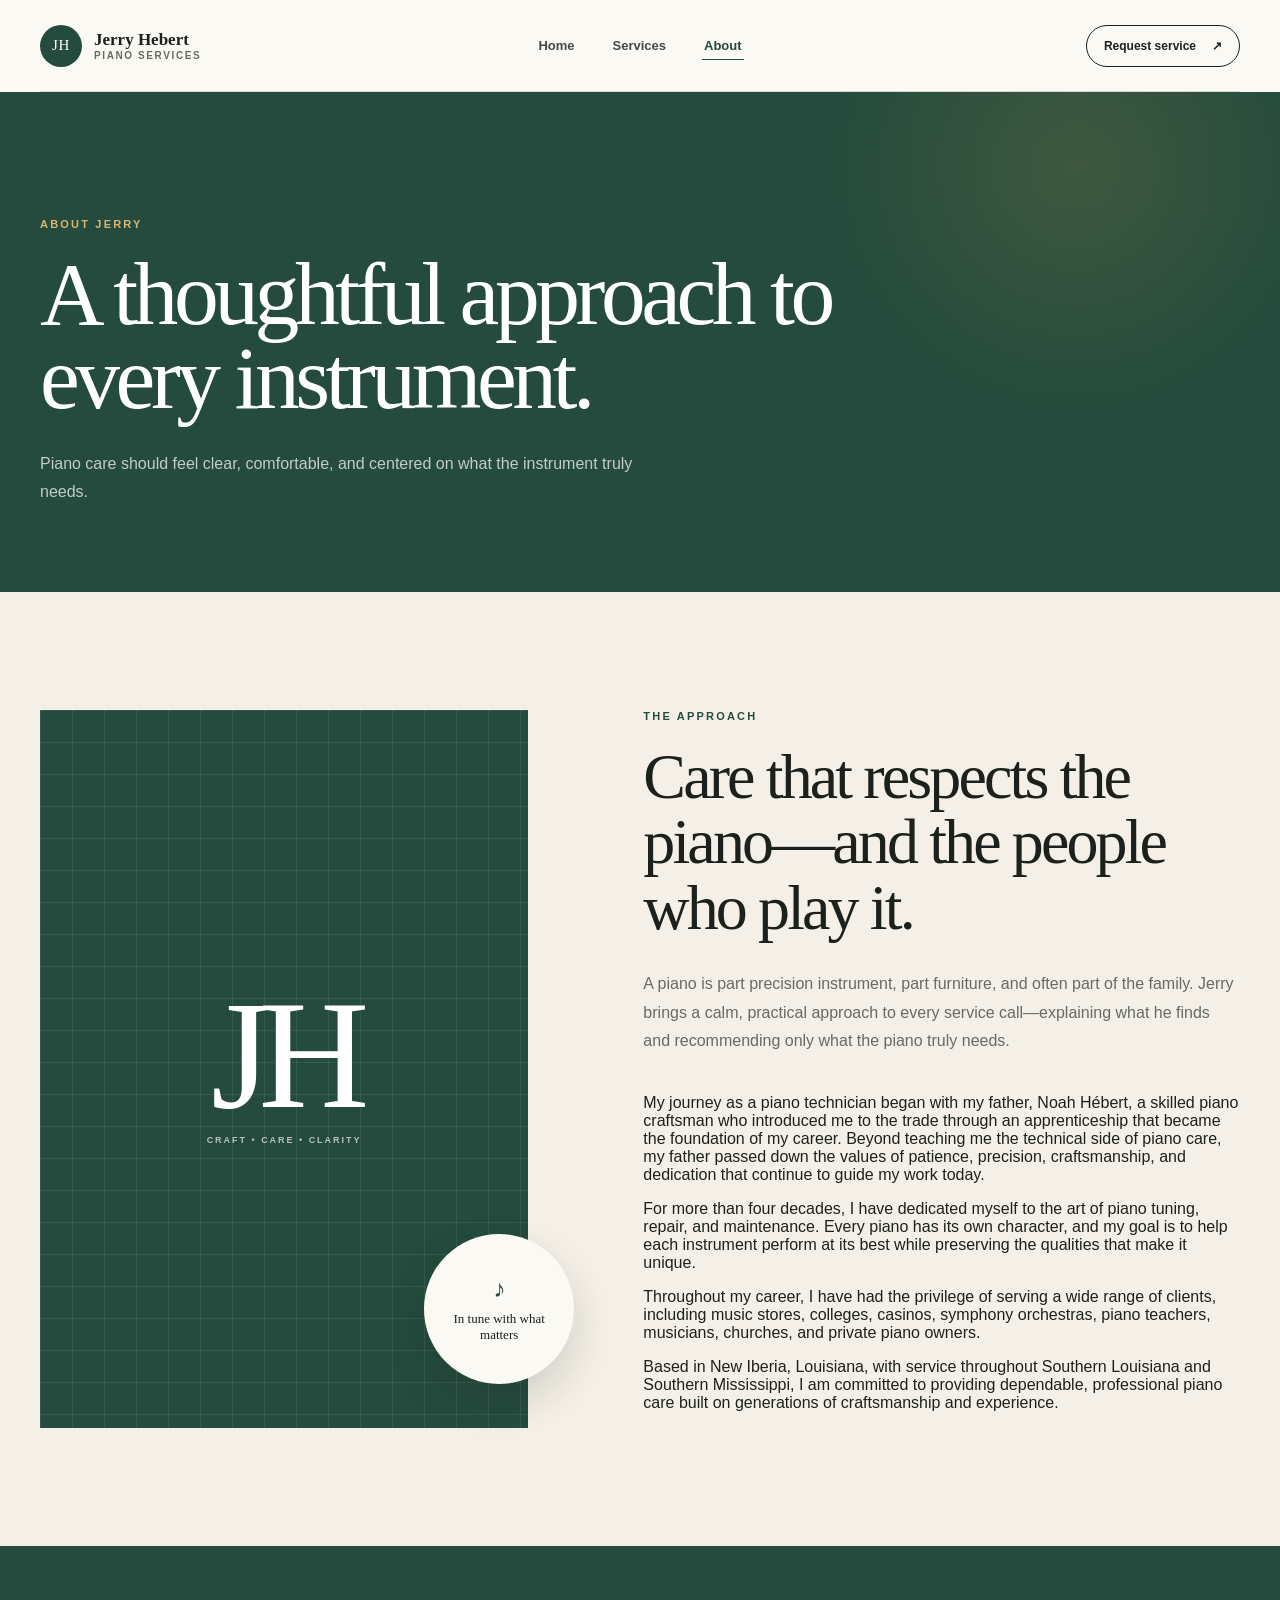
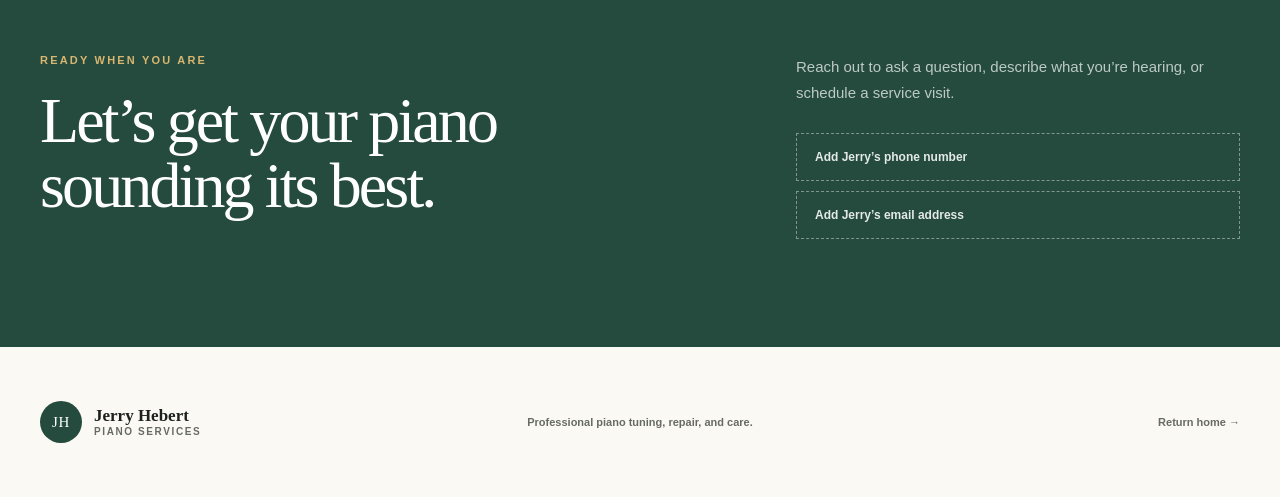
==== about.html @ cf70c3bf "Update about.html with technician's history Removed principles section and added a detailed history " ====
<!doctype html>
<html lang="en">
<head>
  <meta charset="utf-8">
  <meta name="viewport" content="width=device-width, initial-scale=1">
  <meta name="description" content="Learn about Jerry Hebert’s thoughtful approach to piano care.">
  <title>About Jerry | Jerry Hebert Piano Services</title>
  <link rel="stylesheet" href="styles.css">
</head>
<body>
  <header class="site-header">
    <a class="brand" href="index.html" aria-label="Jerry Hebert Piano Services home">
      <span class="brand-mark" aria-hidden="true">JH</span>
      <span class="brand-copy"><strong>Jerry Hebert</strong><span>Piano Services</span></span>
    </a>
    <nav class="site-nav" aria-label="Main navigation">
      <a href="index.html">Home</a>
      <a href="services.html">Services</a>
      <a class="active" href="about.html" aria-current="page">About</a>
    </nav>
    <a class="header-cta" href="index.html#contact">Request service <span aria-hidden="true">↗</span></a>
  </header>

  <main>
    <section class="interior-hero">
      <p class="eyebrow">About Jerry</p>
      <h1>A thoughtful approach to every instrument.</h1>
      <p>Piano care should feel clear, comfortable, and centered on what the instrument truly needs.</p>
    </section>

    <section class="section about-section" aria-labelledby="about-story">
      <div class="about-visual" aria-hidden="true">
        <div class="portrait-placeholder"><span>JH</span><p>Craft • Care • Clarity</p></div>
        <div class="about-badge"><span>♪</span><p>In tune with what matters</p></div>
      </div>
      <div class="about-copy">
        <p class="eyebrow">The approach</p>
        <h2 id="about-story">Care that respects the piano—and the people who play it.</h2>
        <p class="about-lead">A piano is part precision instrument, part furniture, and often part of the family. Jerry brings a calm, practical approach to every service call—explaining what he finds and recommending only what the piano truly needs.</p>
        <div class="about-history">
  <p>My journey as a piano technician began with my father, Noah Hébert, a skilled piano craftsman who introduced me to the trade through an apprenticeship that became the foundation of my career. Beyond teaching me the technical side of piano care, my father passed down the values of patience, precision, craftsmanship, and dedication that continue to guide my work today.</p>
  <p>For more than four decades, I have dedicated myself to the art of piano tuning, repair, and maintenance. Every piano has its own character, and my goal is to help each instrument perform at its best while preserving the qualities that make it unique.</p>
  <p>Throughout my career, I have had the privilege of serving a wide range of clients, including music stores, colleges, casinos, symphony orchestras, piano teachers, musicians, churches, and private piano owners.</p>
  <p>Based in New Iberia, Louisiana, with service throughout Southern Louisiana and Southern Mississippi, I am committed to providing dependable, professional piano care built on generations of craftsmanship and experience.</p>
</div>
      </div>
    </section>

    <section class="contact-section" aria-labelledby="contact-title">
      <div><p class="eyebrow">Ready when you are</p><h2 id="contact-title">Let’s get your piano sounding its best.</h2></div>
      <div class="contact-copy">
        <p>Reach out to ask a question, describe what you’re hearing, or schedule a service visit.</p>
        <div class="contact-placeholders"><span>Add Jerry’s phone number</span><span>Add Jerry’s email address</span></div>
      </div>
    </section>
  </main>

  <footer class="site-footer">
    <a class="brand" href="index.html">
      <span class="brand-mark" aria-hidden="true">JH</span>
      <span class="brand-copy"><strong>Jerry Hebert</strong><span>Piano Services</span></span>
    </a>
    <p>Professional piano tuning, repair, and care.</p>
    <a href="index.html">Return home →</a>
  </footer>
</body>
</html>
---- styles.css ----
:root {
  --ink: #1d211d;
  --muted: #666b63;
  --ivory: #f4f0e7;
  --paper: #fbf9f3;
  --green: #244b3d;
  --green-dark: #17352b;
  --gold: #c99b4a;
  --line: rgba(29, 33, 29, 0.15);
}

* { box-sizing: border-box; }
html { scroll-behavior: smooth; scroll-padding-top: 96px; }
body {
  margin: 0;
  background: var(--paper);
  color: var(--ink);
  font-family: Inter, ui-sans-serif, -apple-system, BlinkMacSystemFont, "Segoe UI", sans-serif;
  -webkit-font-smoothing: antialiased;
}
a { color: inherit; text-decoration: none; }
a:focus-visible { outline: 3px solid var(--gold); outline-offset: 4px; }

.site-header {
  width: min(100% - 48px, 1200px);
  height: 92px;
  margin: 0 auto;
  display: grid;
  grid-template-columns: 1fr auto 1fr;
  align-items: center;
  border-bottom: 1px solid var(--line);
}
.brand { display: inline-flex; align-items: center; gap: 12px; width: max-content; }
.brand-mark {
  width: 42px;
  height: 42px;
  display: grid;
  place-items: center;
  border-radius: 50%;
  background: var(--green);
  color: white;
  font: 15px Georgia, serif;
  letter-spacing: 0.04em;
}
.brand-copy { display: flex; flex-direction: column; gap: 2px; }
.brand-copy strong { font: 600 17px/1 Georgia, serif; }
.brand-copy span {
  color: var(--muted);
  font-size: 10px;
  font-weight: 700;
  letter-spacing: 0.16em;
  text-transform: uppercase;
}
.site-nav { display: flex; align-items: center; gap: 34px; }
.site-nav a {
  position: relative;
  padding: 12px 2px;
  color: #454943;
  font-size: 13px;
  font-weight: 700;
}
.site-nav a::after {
  content: "";
  position: absolute;
  right: 0;
  bottom: 5px;
  left: 0;
  height: 1px;
  background: var(--green);
  transform: scaleX(0);
  transition: transform 180ms ease;
}
.site-nav a:hover::after,
.site-nav a:focus-visible::after,
.site-nav a.active::after { transform: scaleX(1); }
.site-nav a.active { color: var(--green); }
.header-cta {
  justify-self: end;
  display: inline-flex;
  align-items: center;
  gap: 16px;
  padding: 13px 17px;
  border: 1px solid var(--ink);
  border-radius: 999px;
  font-size: 12px;
  font-weight: 800;
  transition: 180ms ease;
}
.header-cta:hover { background: var(--ink); color: white; }

.eyebrow {
  margin: 0 0 22px;
  color: var(--green);
  font-size: 11px;
  font-weight: 900;
  letter-spacing: 0.2em;
  text-transform: uppercase;
}
.hero {
  width: min(100% - 48px, 1200px);
  min-height: 670px;
  margin: 0 auto;
  display: grid;
  grid-template-columns: 0.95fr 1.05fr;
  align-items: center;
  gap: 72px;
  padding: 60px 0 74px;
}
.hero h1,
.section h2,
.contact-section h2,
.home-about-preview h2,
.process-section h2 {
  margin: 0;
  font-family: Georgia, "Times New Roman", serif;
  font-weight: 500;
  letter-spacing: -0.045em;
}
.hero h1 { max-width: 650px; font-size: clamp(74px, 7.7vw, 120px); line-height: 0.83; }
.hero h1 span { display: block; color: var(--green); font-style: italic; font-weight: 400; }
.hero-intro {
  max-width: 515px;
  margin: 34px 0 0;
  color: var(--muted);
  font-size: 17px;
  line-height: 1.75;
}
.hero-actions { display: flex; align-items: center; gap: 28px; margin-top: 38px; }
.button {
  display: inline-flex;
  align-items: center;
  justify-content: center;
  gap: 28px;
  min-height: 52px;
  padding: 0 22px;
  border-radius: 999px;
  font-size: 13px;
  font-weight: 800;
  transition: 180ms ease;
}
.button-primary { background: var(--green); color: white; box-shadow: 0 12px 34px rgba(36, 75, 61, 0.2); }
.button-primary:hover { background: var(--green-dark); transform: translateY(-2px); }
.button-outline { border: 1px solid var(--ink); }
.button-outline:hover { background: var(--ink); color: white; }
.text-link { padding: 10px 0; border-bottom: 1px solid var(--ink); font-size: 13px; font-weight: 800; }

.hero-art {
  min-height: 500px;
  border-radius: 2px 120px 2px 2px;
  background: var(--green);
  position: relative;
  overflow: hidden;
  box-shadow: 24px 24px 0 var(--ivory);
}
.sound-line {
  position: absolute;
  border: 1px solid rgba(255, 255, 255, 0.12);
  border-radius: 50%;
  transform: rotate(-10deg);
}
.sound-line-one { width: 480px; height: 220px; top: -20px; right: -100px; }
.sound-line-two { width: 600px; height: 300px; top: -44px; right: -126px; }
.sound-line-three { width: 720px; height: 380px; top: -64px; right: -160px; }
.piano {
  position: absolute;
  right: 8%;
  bottom: 98px;
  left: 8%;
  filter: drop-shadow(0 22px 28px rgba(9, 22, 17, 0.25));
  transform: rotate(-2deg);
}
.piano-top {
  height: 154px;
  padding-top: 62px;
  border-radius: 70% 8px 0 0 / 45% 8px 0 0;
  background: #171b18;
  color: rgba(255, 255, 255, 0.55);
  text-align: center;
  font: 9px Georgia, serif;
  letter-spacing: 0.22em;
}
.piano-top i { display: block; width: 16%; height: 3px; margin: 10px auto 0; background: var(--gold); }
.piano-keys { height: 100px; display: flex; border: 8px solid #171b18; border-top-width: 5px; position: relative; }
.white-key { flex: 1; background: #f5f0e5; border-right: 1px solid #77766f; }
.black-key {
  width: 6%;
  height: 62%;
  background: #111411;
  position: absolute;
  top: 0;
  transform: translateX(-50%);
  z-index: 2;
}
.piano-base { height: 18px; border-radius: 0 0 6px 6px; background: #131713; }
.art-note {
  position: absolute;
  right: 32px;
  bottom: 25px;
  margin: 0;
  color: rgba(255, 255, 255, 0.64);
  font: italic 13px Georgia, serif;
}
.trust-strip {
  min-height: 95px;
  display: flex;
  align-items: center;
  justify-content: center;
  gap: clamp(20px, 3vw, 46px);
  padding: 22px 24px;
  background: var(--ink);
  color: white;
}
.trust-strip span {
  color: #b6b9b2;
  font-size: 10px;
  font-weight: 800;
  letter-spacing: 0.2em;
  text-transform: uppercase;
}
.trust-strip p { margin: 0; font: 15px Georgia, serif; }
.trust-strip i { width: 4px; height: 4px; border-radius: 50%; background: var(--gold); }

.section { padding: 118px max(24px, calc((100vw - 1200px) / 2)); }
.section-heading { display: grid; grid-template-columns: 1.2fr 0.8fr; align-items: end; gap: 80px; }
.section h2,
.contact-section h2,
.home-about-preview h2,
.process-section h2 { font-size: clamp(48px, 5vw, 72px); line-height: 1.02; }
.heading-action > p {
  max-width: 440px;
  margin: 0 0 24px;
  color: var(--muted);
  font-size: 15px;
  line-height: 1.75;
}
.home-feature-grid {
  display: grid;
  grid-template-columns: repeat(3, 1fr);
  gap: 1px;
  margin-top: 60px;
  background: var(--line);
  border: 1px solid var(--line);
}
.home-feature-grid article { min-height: 270px; padding: 30px; background: var(--paper); }
.home-feature-grid article > span,
.process-grid article > span { color: var(--green); font: 13px Georgia, serif; }
.home-feature-grid h3,
.process-grid h3 { margin: 72px 0 12px; font: 500 27px Georgia, serif; }
.home-feature-grid p,
.process-grid p { margin: 0; color: var(--muted); font-size: 13px; line-height: 1.7; }
.home-about-preview {
  display: grid;
  grid-template-columns: 0.8fr 1.2fr;
  align-items: center;
  gap: clamp(70px, 10vw, 150px);
  padding: 100px max(24px, calc((100vw - 1200px) / 2));
  background: var(--ivory);
}
.mini-monogram,
.portrait-placeholder {
  display: grid;
  place-content: center;
  gap: 18px;
  background:
    linear-gradient(rgba(255, 255, 255, 0.08) 1px, transparent 1px),
    linear-gradient(90deg, rgba(255, 255, 255, 0.08) 1px, transparent 1px),
    var(--green);
  background-size: 32px 32px;
  color: white;
  text-align: center;
}
.mini-monogram { min-height: 390px; }
.mini-monogram > span,
.portrait-placeholder > span { font: clamp(94px, 12vw, 160px)/0.8 Georgia, serif; letter-spacing: -0.08em; }
.mini-monogram p,
.portrait-placeholder p {
  margin: 0;
  color: rgba(255, 255, 255, 0.66);
  font-size: 9px;
  font-weight: 800;
  letter-spacing: 0.22em;
  text-transform: uppercase;
}
.home-about-preview > div:last-child > p:not(.eyebrow) {
  max-width: 570px;
  margin: 28px 0 34px;
  color: var(--muted);
  font-size: 15px;
  line-height: 1.75;
}

.interior-hero {
  min-height: 500px;
  display: grid;
  align-content: end;
  padding: 80px max(24px, calc((100vw - 1200px) / 2)) 86px;
  background:
    radial-gradient(circle at 84% 15%, rgba(201, 155, 74, 0.16), transparent 22%),
    var(--green);
  color: white;
}
.interior-hero .eyebrow { color: #d9b670; }
.interior-hero h1 {
  max-width: 920px;
  margin: 0;
  font: 500 clamp(62px, 7vw, 98px)/0.94 Georgia, serif;
  letter-spacing: -0.05em;
}
.interior-hero > p:last-child {
  max-width: 600px;
  margin: 30px 0 0;
  color: rgba(255, 255, 255, 0.72);
  font-size: 16px;
  line-height: 1.75;
}
.service-page-section { padding-top: 60px; }
.service-grid { display: grid; grid-template-columns: repeat(3, 1fr); gap: 18px; margin-top: 60px; }
.service-page-section .service-grid { margin-top: 0; }
.service-card {
  min-height: 360px;
  display: flex;
  flex-direction: column;
  padding: 28px;
  border: 1px solid var(--line);
  background: rgba(255, 255, 255, 0.4);
  transition: 200ms ease;
}
.service-card:hover {
  background: white;
  border-color: rgba(36, 75, 61, 0.55);
  transform: translateY(-6px);
  box-shadow: 0 24px 60px rgba(29, 33, 29, 0.08);
}
.service-number { color: var(--green); font: 14px Georgia, serif; }
.service-card > div { margin: auto 0; }
.service-card h3 { margin: 0 0 16px; font: 500 30px Georgia, serif; letter-spacing: -0.02em; }
.service-card p { margin: 0; color: var(--muted); font-size: 14px; line-height: 1.75; }
.service-card footer {
  display: flex;
  justify-content: space-between;
  gap: 16px;
  padding-top: 18px;
  border-top: 1px solid var(--line);
  color: #555a53;
  font-size: 11px;
  font-weight: 700;
}
.process-section {
  display: grid;
  grid-template-columns: 0.72fr 1.28fr;
  gap: 90px;
  padding: 110px max(24px, calc((100vw - 1200px) / 2));
  background: var(--ivory);
}
.process-grid { display: grid; grid-template-columns: repeat(3, 1fr); gap: 22px; }
.process-grid article { padding-top: 20px; border-top: 1px solid var(--line); }
.process-grid h3 { margin-top: 42px; }

.about-section {
  display: grid;
  grid-template-columns: 0.9fr 1.1fr;
  gap: clamp(70px, 9vw, 130px);
  background: var(--ivory);
}
.about-visual { min-height: 590px; position: relative; }
.portrait-placeholder { height: 100%; }
.about-badge {
  width: 150px;
  height: 150px;
  display: grid;
  place-content: center;
  gap: 8px;
  padding: 20px;
  border-radius: 50%;
  background: var(--paper);
  text-align: center;
  position: absolute;
  right: -46px;
  bottom: 44px;
  box-shadow: 0 18px 40px rgba(29, 33, 29, 0.16);
}
.about-badge span { color: var(--green); font-size: 24px; }
.about-badge p { margin: 0; font: 13px/1.25 Georgia, serif; }
.about-copy { align-self: center; }
.about-lead { max-width: 620px; margin: 30px 0 38px; color: var(--muted); font-size: 16px; line-height: 1.8; }
.principles { border-top: 1px solid var(--line); }
.principles > div {
  display: grid;
  grid-template-columns: 42px 1fr;
  gap: 18px;
  padding: 20px 0;
  border-bottom: 1px solid var(--line);
}
.principles span { padding-top: 3px; color: var(--green); font: 13px Georgia, serif; }
.principles p { margin: 0; color: var(--muted); font-size: 13px; line-height: 1.55; }
.principles strong { display: block; margin-bottom: 3px; color: var(--ink); font: 600 17px Georgia, serif; }

.contact-section {
  display: grid;
  grid-template-columns: 1.2fr 0.8fr;
  gap: 90px;
  padding: 108px max(24px, calc((100vw - 1200px) / 2));
  background: var(--green);
  color: white;
}
.contact-section .eyebrow { color: #d9b670; }
.contact-section h2 { max-width: 720px; }
.contact-copy { align-self: end; }
.contact-copy > p { margin: 0 0 28px; color: rgba(255, 255, 255, 0.7); font-size: 15px; line-height: 1.7; }
.contact-placeholders { display: grid; gap: 10px; }
.contact-placeholders span {
  display: block;
  padding: 16px 18px;
  border: 1px dashed rgba(255, 255, 255, 0.42);
  color: rgba(255, 255, 255, 0.88);
  font-size: 12px;
  font-weight: 800;
}
.site-footer {
  min-height: 150px;
  display: grid;
  grid-template-columns: 1fr auto 1fr;
  align-items: center;
  gap: 30px;
  width: min(100% - 48px, 1200px);
  margin: 0 auto;
}
.site-footer p,
.site-footer > a:last-child { color: var(--muted); font-size: 11px; font-weight: 700; }
.site-footer > a:last-child { justify-self: end; }

@media (max-width: 900px) {
  .site-header { grid-template-columns: 1fr auto; height: 132px; }
  .site-nav {
    grid-column: 1 / -1;
    grid-row: 2;
    justify-content: center;
    height: 48px;
    border-top: 1px solid var(--line);
  }
  html { scroll-padding-top: 140px; }
  .hero { min-height: auto; grid-template-columns: 1fr; gap: 70px; padding-top: 80px; }
  .hero-art { min-height: 480px; }
  .section-heading,
  .home-about-preview,
  .process-section,
  .about-section,
  .contact-section { grid-template-columns: 1fr; }
  .home-feature-grid,
  .service-grid { grid-template-columns: 1fr; }
  .service-card { min-height: 290px; }
  .mini-monogram { min-height: 440px; }
  .process-section,
  .about-section,
  .contact-section { gap: 52px; }
  .about-visual { min-height: 520px; }
  .about-badge { right: 24px; }
}

@media (max-width: 620px) {
  .site-header,
  .hero,
  .site-footer { width: min(100% - 32px, 1200px); }
  .brand-copy { display: none; }
  .header-cta { gap: 10px; padding: 11px 14px; }
  .hero { padding-top: 58px; }
  .hero h1 { font-size: clamp(68px, 21vw, 96px); }
  .hero-intro { font-size: 15px; }
  .hero-actions { align-items: flex-start; flex-direction: column; }
  .hero-art { min-height: 360px; border-radius: 2px 76px 2px 2px; box-shadow: 14px 14px 0 var(--ivory); }
  .piano { right: 5%; bottom: 72px; left: 5%; }
  .piano-top { height: 110px; padding-top: 42px; }
  .piano-keys { height: 74px; border-width: 6px; }
  .trust-strip { flex-wrap: wrap; justify-content: flex-start; gap: 14px 20px; padding: 26px; }
  .trust-strip span { width: 100%; }
  .trust-strip p { font-size: 13px; }
  .section,
  .contact-section { padding-top: 86px; padding-bottom: 86px; }
  .section h2,
  .contact-section h2,
  .home-about-preview h2,
  .process-section h2 { font-size: 45px; }
  .interior-hero { min-height: 420px; padding-top: 66px; padding-bottom: 66px; }
  .interior-hero h1 { font-size: clamp(54px, 16vw, 74px); }
  .section-heading { gap: 28px; }
  .service-grid { margin-top: 42px; }
  .about-visual { min-height: 430px; }
  .about-badge { width: 128px; height: 128px; right: 16px; bottom: -32px; }
  .site-footer { grid-template-columns: auto 1fr; padding: 36px 0; }
  .site-footer > p { display: none; }
  .mini-monogram { min-height: 340px; }
  .process-grid { grid-template-columns: 1fr; }
  .process-grid article { padding-bottom: 20px; }
}

@media (prefers-reduced-motion: reduce) {
  html { scroll-behavior: auto; }
  *, *::before, *::after { transition-duration: 0.01ms !important; }
}
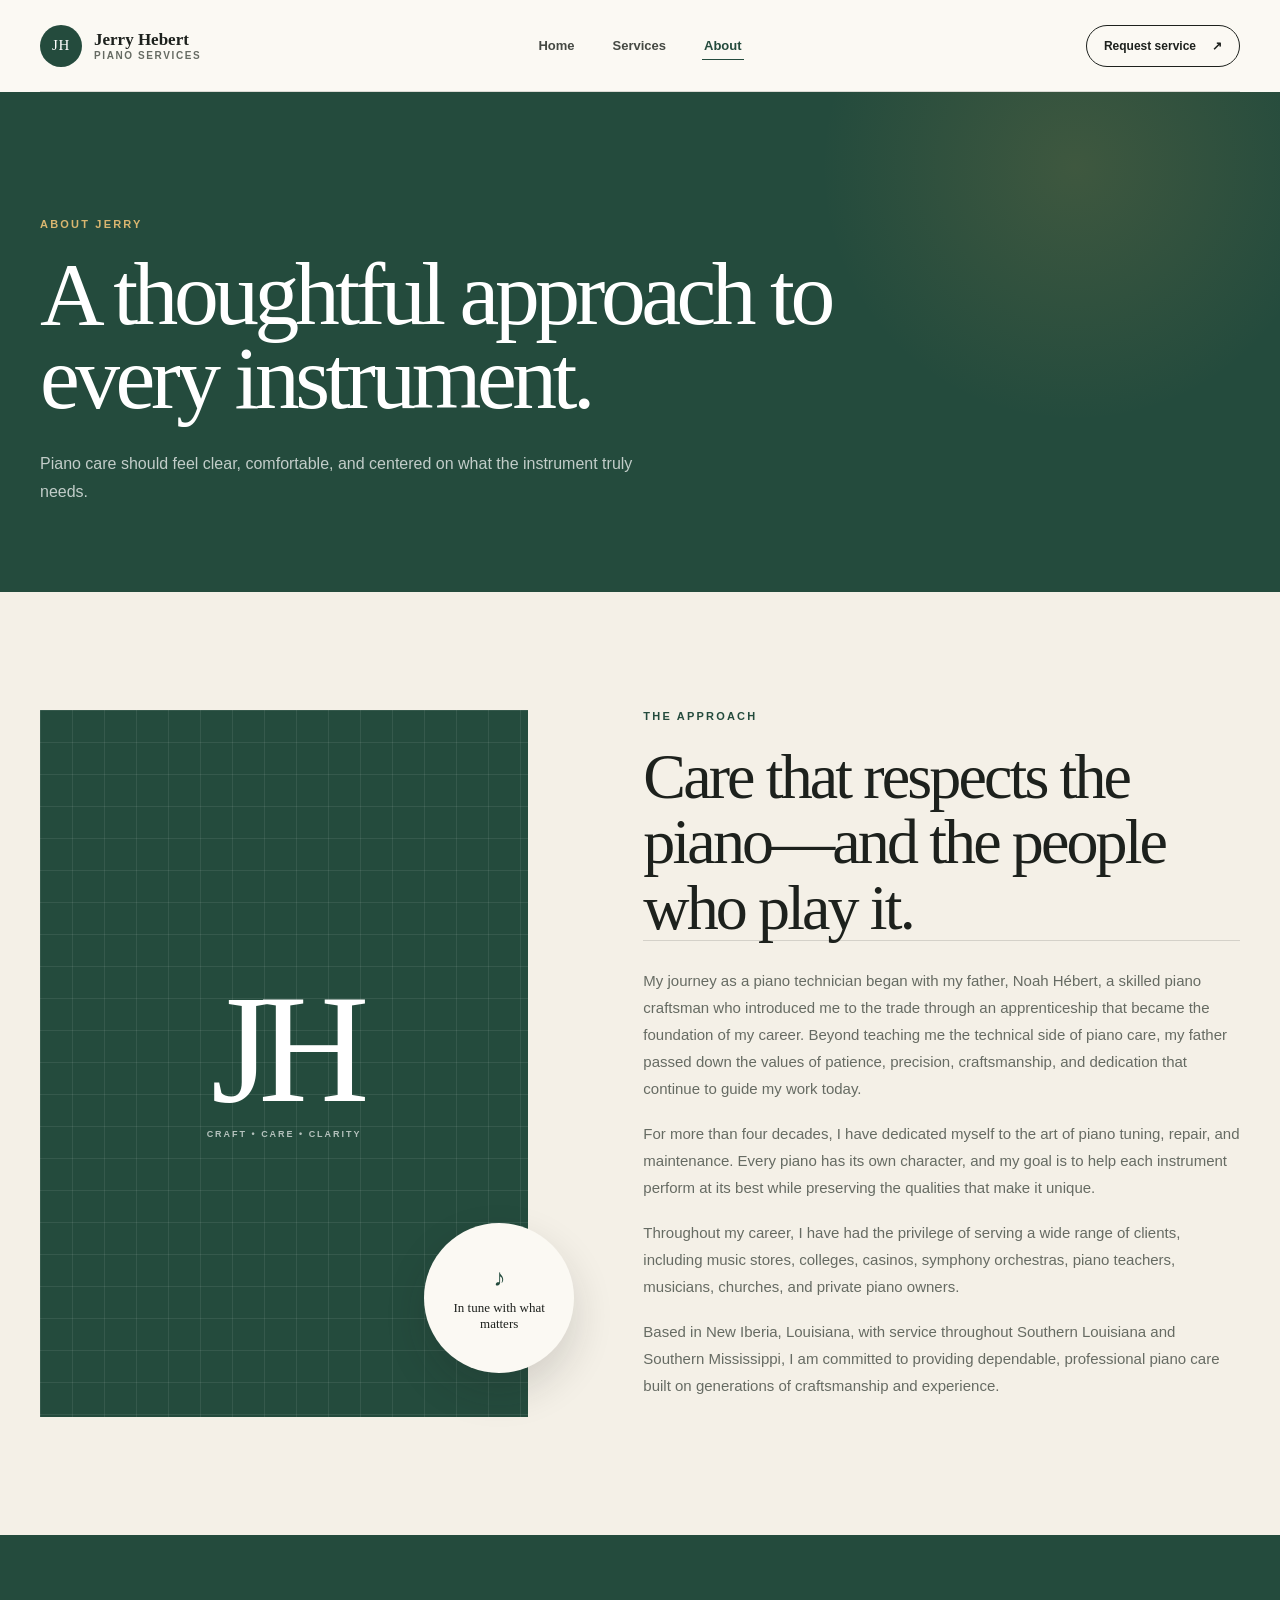
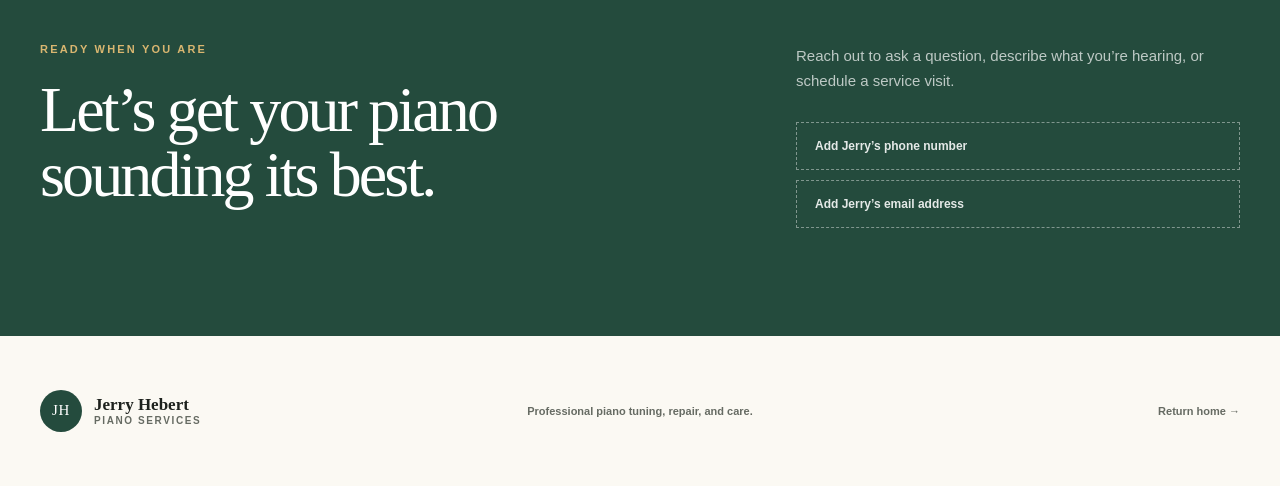
==== commit b5b68ea5: "Remove about-lead paragraph from about.html Removed the about-lead paragraph to streamline content." ====
--- a/about.html
+++ b/about.html
@@ -36,7 +36,6 @@
       <div class="about-copy">
         <p class="eyebrow">The approach</p>
         <h2 id="about-story">Care that respects the piano—and the people who play it.</h2>
-        <p class="about-lead">A piano is part precision instrument, part furniture, and often part of the family. Jerry brings a calm, practical approach to every service call—explaining what he finds and recommending only what the piano truly needs.</p>
         <div class="about-history">
   <p>My journey as a piano technician began with my father, Noah Hébert, a skilled piano craftsman who introduced me to the trade through an apprenticeship that became the foundation of my career. Beyond teaching me the technical side of piano care, my father passed down the values of patience, precision, craftsmanship, and dedication that continue to guide my work today.</p>
   <p>For more than four decades, I have dedicated myself to the art of piano tuning, repair, and maintenance. Every piano has its own character, and my goal is to help each instrument perform at its best while preserving the qualities that make it unique.</p>
--- a/styles.css
+++ b/styles.css
@@ -69,6 +69,18 @@
   background: var(--green);
   transform: scaleX(0);
   transition: transform 180ms ease;
+}
+
+.about-history {
+  padding-top: 26px;
+  border-top: 1px solid var(--line);
+}
+
+.about-history p {
+  margin: 0 0 18px;
+  color: var(--muted);
+  font-size: 15px;
+  line-height: 1.8;
 }
 .site-nav a:hover::after,
 .site-nav a:focus-visible::after,
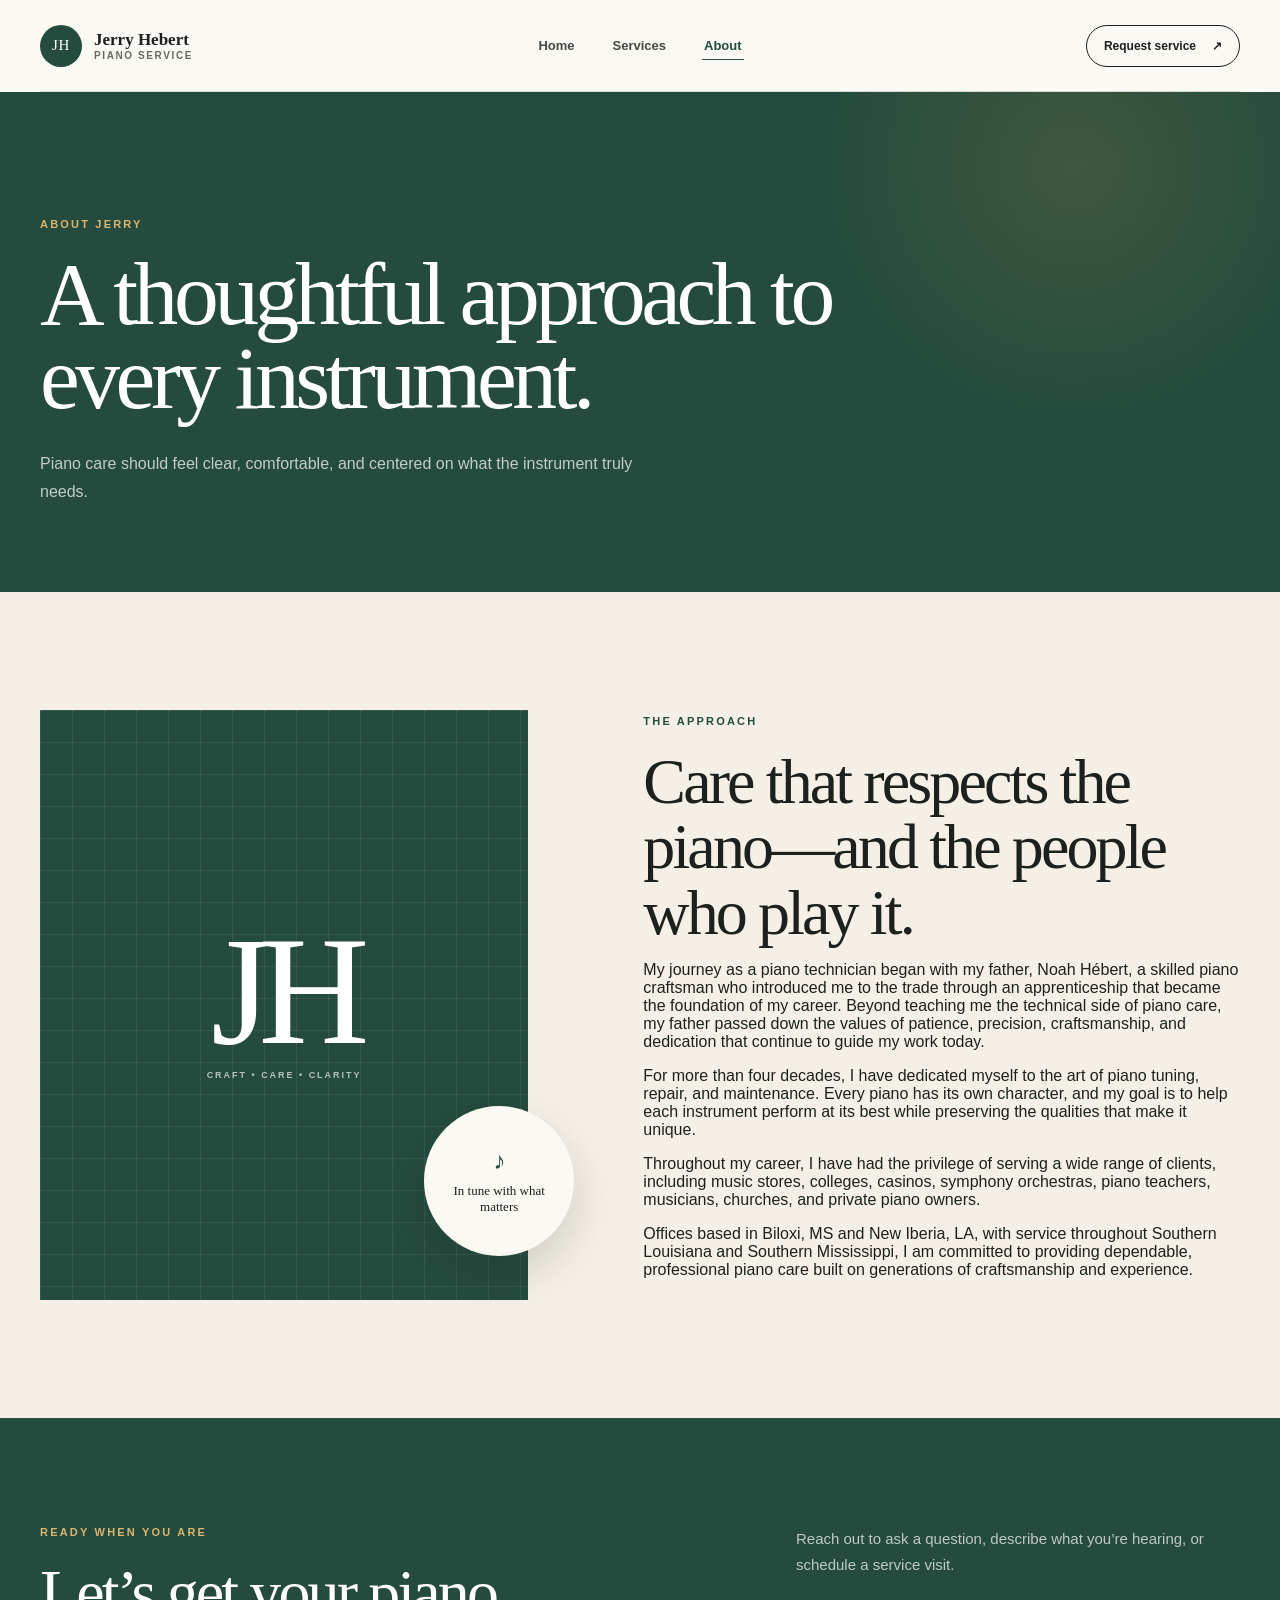
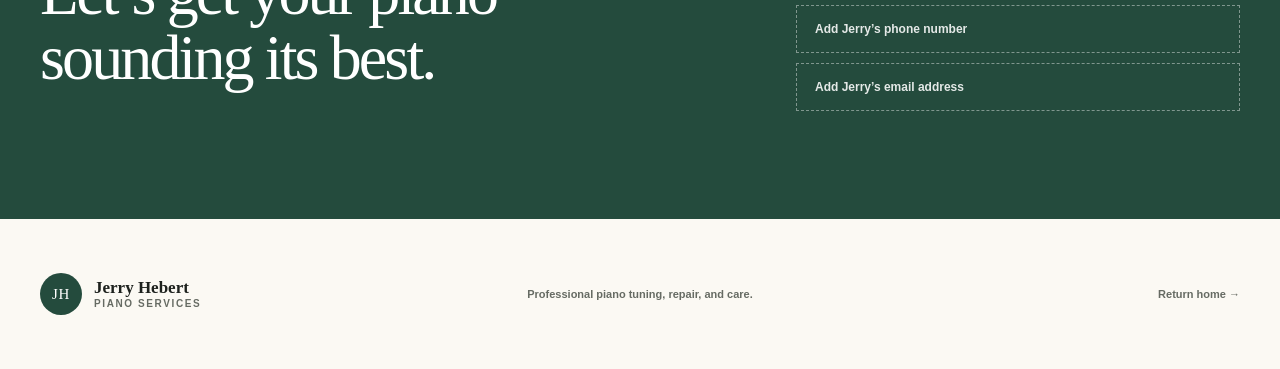
==== commit bd3cdc37: "Correct office location and brand copy in about.html Updated the brand copy and office location in t" ====
--- a/about.html
+++ b/about.html
@@ -11,7 +11,7 @@
   <header class="site-header">
     <a class="brand" href="index.html" aria-label="Jerry Hebert Piano Services home">
       <span class="brand-mark" aria-hidden="true">JH</span>
-      <span class="brand-copy"><strong>Jerry Hebert</strong><span>Piano Services</span></span>
+      <span class="brand-copy"><strong>Jerry Hebert</strong><span>Piano Service</span></span>
     </a>
     <nav class="site-nav" aria-label="Main navigation">
       <a href="index.html">Home</a>
@@ -40,7 +40,7 @@
   <p>My journey as a piano technician began with my father, Noah Hébert, a skilled piano craftsman who introduced me to the trade through an apprenticeship that became the foundation of my career. Beyond teaching me the technical side of piano care, my father passed down the values of patience, precision, craftsmanship, and dedication that continue to guide my work today.</p>
   <p>For more than four decades, I have dedicated myself to the art of piano tuning, repair, and maintenance. Every piano has its own character, and my goal is to help each instrument perform at its best while preserving the qualities that make it unique.</p>
   <p>Throughout my career, I have had the privilege of serving a wide range of clients, including music stores, colleges, casinos, symphony orchestras, piano teachers, musicians, churches, and private piano owners.</p>
-  <p>Based in New Iberia, Louisiana, with service throughout Southern Louisiana and Southern Mississippi, I am committed to providing dependable, professional piano care built on generations of craftsmanship and experience.</p>
+  <p>Offices based in Biloxi, MS and New Iberia, LA, with service throughout Southern Louisiana and Southern Mississippi, I am committed to providing dependable, professional piano care built on generations of craftsmanship and experience.</p>
 </div>
       </div>
     </section>
--- a/styles.css
+++ b/styles.css
@@ -69,18 +69,6 @@
   background: var(--green);
   transform: scaleX(0);
   transition: transform 180ms ease;
-}
-
-.about-history {
-  padding-top: 26px;
-  border-top: 1px solid var(--line);
-}
-
-.about-history p {
-  margin: 0 0 18px;
-  color: var(--muted);
-  font-size: 15px;
-  line-height: 1.8;
 }
 .site-nav a:hover::after,
 .site-nav a:focus-visible::after,
@@ -325,9 +313,33 @@
   font-size: 16px;
   line-height: 1.75;
 }
-.service-page-section { padding-top: 60px; }
+.service-page-section { padding-top: 80px; }
+.service-section-intro {
+  display: grid;
+  grid-template-columns: 1fr 0.75fr;
+  gap: 32px 80px;
+  align-items: end;
+  margin-bottom: 52px;
+}
+.service-section-intro .eyebrow { grid-column: 1 / -1; margin-bottom: -10px; }
+.service-section-intro h2,
+.service-details-heading h2,
+.service-detail-group h2 {
+  margin: 0;
+  font-family: Georgia, "Times New Roman", serif;
+  font-weight: 500;
+  letter-spacing: -0.04em;
+}
+.service-section-intro h2 { max-width: 680px; font-size: clamp(44px, 5vw, 68px); line-height: 1; }
+.service-section-intro > p:last-child,
+.service-details-heading > p {
+  margin: 0;
+  color: var(--muted);
+  font-size: 15px;
+  line-height: 1.75;
+}
 .service-grid { display: grid; grid-template-columns: repeat(3, 1fr); gap: 18px; margin-top: 60px; }
-.service-page-section .service-grid { margin-top: 0; }
+.service-page-section .service-grid { grid-template-columns: repeat(4, 1fr); margin-top: 0; }
 .service-card {
   min-height: 360px;
   display: flex;
@@ -357,6 +369,59 @@
   font-size: 11px;
   font-weight: 700;
 }
+.service-category-card { min-height: 320px; }
+.service-category-card h3 { font-size: 27px; }
+.service-category-card footer span:last-child { color: var(--green); font-size: 16px; }
+.service-details-section {
+  padding: 110px max(24px, calc((100vw - 1200px) / 2));
+  background: var(--ivory);
+}
+.service-details-heading {
+  display: grid;
+  grid-template-columns: 1fr 0.62fr;
+  gap: 60px;
+  align-items: end;
+  margin-bottom: 70px;
+}
+.service-details-heading h2 { max-width: 720px; font-size: clamp(46px, 5vw, 70px); line-height: 1; }
+.service-detail-list { display: grid; gap: 28px; }
+.service-detail-group {
+  scroll-margin-top: 110px;
+  padding: 42px;
+  border: 1px solid var(--line);
+  background: var(--paper);
+}
+.service-detail-group > header {
+  display: grid;
+  grid-template-columns: 54px 1fr;
+  gap: 20px;
+  align-items: start;
+  padding-bottom: 32px;
+  border-bottom: 1px solid var(--line);
+}
+.service-detail-group > header > span { color: var(--green); font: 15px Georgia, serif; }
+.service-detail-group h2 { font-size: clamp(34px, 4vw, 50px); line-height: 1; }
+.service-detail-group header p {
+  max-width: 650px;
+  margin: 14px 0 0;
+  color: var(--muted);
+  font-size: 14px;
+  line-height: 1.7;
+}
+.service-items {
+  display: grid;
+  grid-template-columns: repeat(2, 1fr);
+  gap: 0 38px;
+  margin: 0;
+  padding: 12px 0 0 74px;
+  list-style: none;
+}
+.service-items li {
+  padding: 22px 0;
+  border-bottom: 1px solid var(--line);
+}
+.service-items h3 { margin: 0 0 8px; font: 500 20px Georgia, serif; }
+.service-items p { margin: 0; color: var(--muted); font-size: 13px; line-height: 1.65; }
 .process-section {
   display: grid;
   grid-template-columns: 0.72fr 1.28fr;
@@ -460,6 +525,9 @@
   .contact-section { grid-template-columns: 1fr; }
   .home-feature-grid,
   .service-grid { grid-template-columns: 1fr; }
+  .service-section-intro,
+  .service-details-heading { grid-template-columns: 1fr; }
+  .service-page-section .service-grid { grid-template-columns: repeat(2, 1fr); }
   .service-card { min-height: 290px; }
   .mini-monogram { min-height: 440px; }
   .process-section,
@@ -496,6 +564,11 @@
   .interior-hero h1 { font-size: clamp(54px, 16vw, 74px); }
   .section-heading { gap: 28px; }
   .service-grid { margin-top: 42px; }
+  .service-page-section .service-grid { grid-template-columns: 1fr; }
+  .service-details-section { padding-top: 86px; padding-bottom: 86px; }
+  .service-detail-group { padding: 28px 22px; }
+  .service-detail-group > header { grid-template-columns: 34px 1fr; }
+  .service-items { grid-template-columns: 1fr; padding-left: 54px; }
   .about-visual { min-height: 430px; }
   .about-badge { width: 128px; height: 128px; right: 16px; bottom: -32px; }
   .site-footer { grid-template-columns: auto 1fr; padding: 36px 0; }
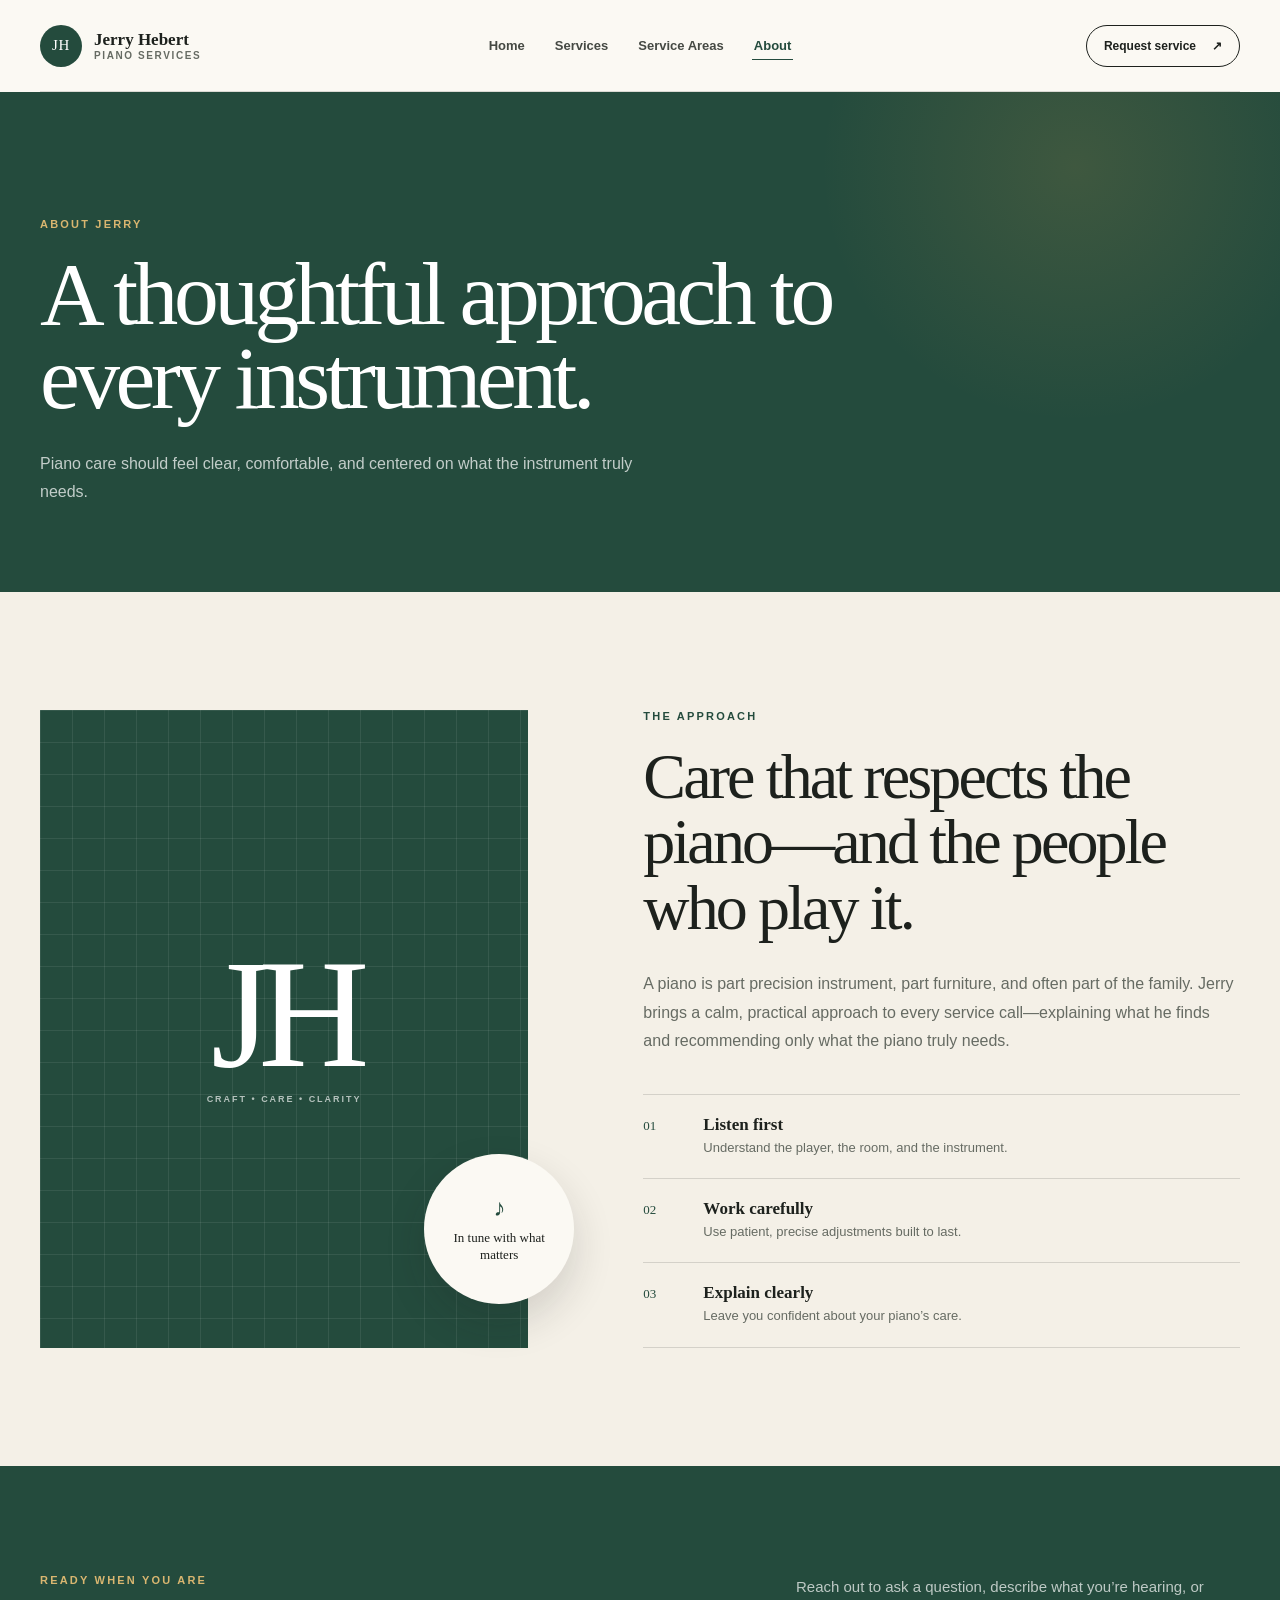
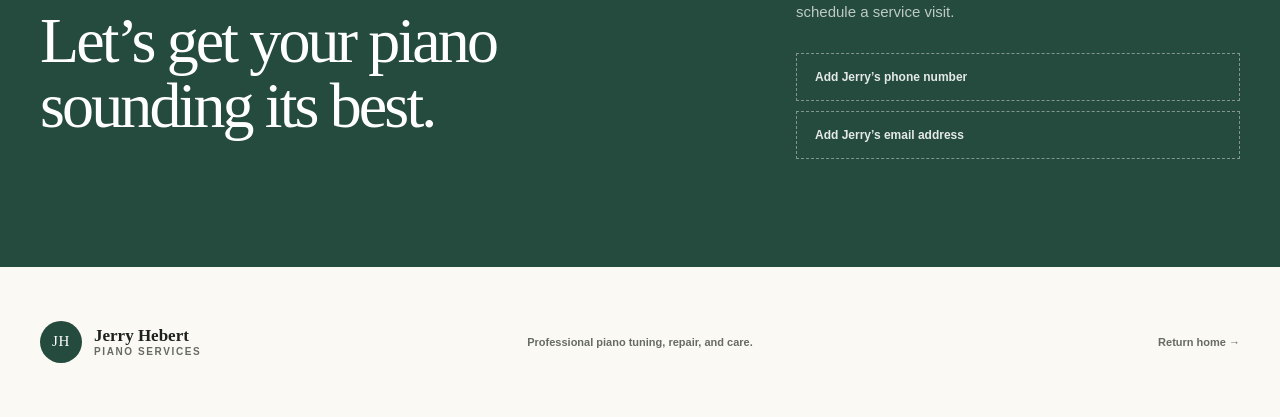
==== commit 744dd429: "Add files via upload" ====
--- a/about.html
+++ b/about.html
@@ -11,11 +11,12 @@
   <header class="site-header">
     <a class="brand" href="index.html" aria-label="Jerry Hebert Piano Services home">
       <span class="brand-mark" aria-hidden="true">JH</span>
-      <span class="brand-copy"><strong>Jerry Hebert</strong><span>Piano Service</span></span>
+      <span class="brand-copy"><strong>Jerry Hebert</strong><span>Piano Services</span></span>
     </a>
     <nav class="site-nav" aria-label="Main navigation">
       <a href="index.html">Home</a>
       <a href="services.html">Services</a>
+      <a href="service-areas.html">Service Areas</a>
       <a class="active" href="about.html" aria-current="page">About</a>
     </nav>
     <a class="header-cta" href="index.html#contact">Request service <span aria-hidden="true">↗</span></a>
@@ -36,12 +37,12 @@
       <div class="about-copy">
         <p class="eyebrow">The approach</p>
         <h2 id="about-story">Care that respects the piano—and the people who play it.</h2>
-        <div class="about-history">
-  <p>My journey as a piano technician began with my father, Noah Hébert, a skilled piano craftsman who introduced me to the trade through an apprenticeship that became the foundation of my career. Beyond teaching me the technical side of piano care, my father passed down the values of patience, precision, craftsmanship, and dedication that continue to guide my work today.</p>
-  <p>For more than four decades, I have dedicated myself to the art of piano tuning, repair, and maintenance. Every piano has its own character, and my goal is to help each instrument perform at its best while preserving the qualities that make it unique.</p>
-  <p>Throughout my career, I have had the privilege of serving a wide range of clients, including music stores, colleges, casinos, symphony orchestras, piano teachers, musicians, churches, and private piano owners.</p>
-  <p>Offices based in Biloxi, MS and New Iberia, LA, with service throughout Southern Louisiana and Southern Mississippi, I am committed to providing dependable, professional piano care built on generations of craftsmanship and experience.</p>
-</div>
+        <p class="about-lead">A piano is part precision instrument, part furniture, and often part of the family. Jerry brings a calm, practical approach to every service call—explaining what he finds and recommending only what the piano truly needs.</p>
+        <div class="principles">
+          <div><span>01</span><p><strong>Listen first</strong>Understand the player, the room, and the instrument.</p></div>
+          <div><span>02</span><p><strong>Work carefully</strong>Use patient, precise adjustments built to last.</p></div>
+          <div><span>03</span><p><strong>Explain clearly</strong>Leave you confident about your piano’s care.</p></div>
+        </div>
       </div>
     </section>
 
--- a/styles.css
+++ b/styles.css
@@ -51,7 +51,7 @@
   letter-spacing: 0.16em;
   text-transform: uppercase;
 }
-.site-nav { display: flex; align-items: center; gap: 34px; }
+.site-nav { display: flex; align-items: center; gap: 26px; }
 .site-nav a {
   position: relative;
   padding: 12px 2px;
@@ -471,6 +471,117 @@
 .principles span { padding-top: 3px; color: var(--green); font: 13px Georgia, serif; }
 .principles p { margin: 0; color: var(--muted); font-size: 13px; line-height: 1.55; }
 .principles strong { display: block; margin-bottom: 3px; color: var(--ink); font: 600 17px Georgia, serif; }
+
+.service-areas-hero {
+  background:
+    radial-gradient(circle at 82% 18%, rgba(201, 155, 74, 0.22), transparent 24%),
+    linear-gradient(120deg, var(--green-dark), var(--green));
+}
+.coverage-section { padding-top: 96px; }
+.coverage-intro,
+.hub-heading {
+  display: grid;
+  grid-template-columns: 1fr 0.6fr;
+  gap: 72px;
+  align-items: end;
+}
+.coverage-summary {
+  display: grid;
+  gap: 8px;
+  padding: 24px 0 8px;
+  border-top: 1px solid var(--line);
+}
+.coverage-summary strong { color: var(--green); font: 500 clamp(38px, 4vw, 56px)/1 Georgia, serif; }
+.coverage-summary span {
+  max-width: 300px;
+  color: var(--muted);
+  font-size: 12px;
+  font-weight: 800;
+  letter-spacing: 0.08em;
+  line-height: 1.5;
+  text-transform: uppercase;
+}
+.map-shell {
+  margin-top: 58px;
+  border: 1px solid var(--line);
+  background: var(--green);
+  box-shadow: 0 26px 70px rgba(29, 33, 29, 0.12);
+}
+.service-area-map {
+  min-height: 590px;
+  z-index: 1;
+  background: #e5eadf;
+  color: var(--ink);
+}
+.service-area-map:empty::before {
+  content: "Loading the service-area map…";
+  min-height: 590px;
+  display: grid;
+  place-items: center;
+  padding: 30px;
+  color: var(--muted);
+  font-size: 13px;
+  font-weight: 700;
+  text-align: center;
+}
+.map-legend {
+  display: flex;
+  flex-wrap: wrap;
+  gap: 18px 34px;
+  padding: 18px 22px;
+  color: rgba(255, 255, 255, 0.86);
+  font-size: 11px;
+  font-weight: 800;
+  letter-spacing: 0.06em;
+  text-transform: uppercase;
+}
+.map-legend span { display: inline-flex; align-items: center; gap: 10px; }
+.hub-symbol,
+.range-symbol { display: inline-block; flex: 0 0 auto; }
+.hub-symbol { width: 12px; height: 12px; border: 3px solid white; border-radius: 50%; background: var(--green); }
+.range-symbol { width: 20px; height: 12px; border: 2px solid var(--gold); border-radius: 50%; background: rgba(201, 155, 74, 0.2); }
+.map-note { max-width: 760px; margin: 18px 0 0; color: var(--muted); font-size: 12px; line-height: 1.65; }
+.hub-section { padding: 110px max(24px, calc((100vw - 1200px) / 2)); background: var(--ivory); }
+.hub-heading h2 {
+  max-width: 720px;
+  margin: 0;
+  font: 500 clamp(46px, 5vw, 70px)/1 Georgia, serif;
+  letter-spacing: -0.045em;
+}
+.hub-heading > p { margin: 0; color: var(--muted); font-size: 15px; line-height: 1.75; }
+.hub-grid { display: grid; grid-template-columns: repeat(2, 1fr); gap: 20px; margin-top: 64px; }
+.hub-card {
+  min-height: 330px;
+  display: grid;
+  grid-template-rows: auto 1fr;
+  gap: 58px;
+  padding: 34px;
+  border: 1px solid var(--line);
+  background: var(--paper);
+}
+.hub-card > span { color: var(--green); font: 14px Georgia, serif; }
+.hub-card > div { align-self: end; }
+.hub-card h3 { margin: 0; font: 500 clamp(38px, 4vw, 52px) Georgia, serif; letter-spacing: -0.035em; }
+.hub-card .hub-region {
+  margin: 8px 0 22px;
+  color: var(--green);
+  font-size: 10px;
+  font-weight: 900;
+  letter-spacing: 0.16em;
+  text-transform: uppercase;
+}
+.hub-card p:last-child { max-width: 470px; margin: 0; color: var(--muted); font-size: 14px; line-height: 1.75; }
+.travel-note {
+  display: grid;
+  grid-template-columns: 0.45fr 1fr;
+  gap: 40px;
+  margin-top: 28px;
+  padding: 30px 34px;
+  border-left: 4px solid var(--gold);
+  background: var(--paper);
+}
+.travel-note strong { font: 500 21px Georgia, serif; }
+.travel-note p { margin: 0; color: var(--muted); font-size: 14px; line-height: 1.7; }
 
 .contact-section {
   display: grid;
@@ -526,7 +637,13 @@
   .home-feature-grid,
   .service-grid { grid-template-columns: 1fr; }
   .service-section-intro,
-  .service-details-heading { grid-template-columns: 1fr; }
+  .service-details-heading,
+  .coverage-intro,
+  .hub-heading { grid-template-columns: 1fr; }
+  .hub-heading,
+  .coverage-intro { gap: 38px; }
+  .service-area-map,
+  .service-area-map:empty::before { min-height: 500px; }
   .service-page-section .service-grid { grid-template-columns: repeat(2, 1fr); }
   .service-card { min-height: 290px; }
   .mini-monogram { min-height: 440px; }
@@ -569,6 +686,14 @@
   .service-detail-group { padding: 28px 22px; }
   .service-detail-group > header { grid-template-columns: 34px 1fr; }
   .service-items { grid-template-columns: 1fr; padding-left: 54px; }
+  .site-nav { gap: 18px; }
+  .site-nav a { font-size: 11px; }
+  .service-area-map,
+  .service-area-map:empty::before { min-height: 430px; }
+  .hub-section { padding-top: 86px; padding-bottom: 86px; }
+  .hub-grid,
+  .travel-note { grid-template-columns: 1fr; }
+  .hub-card { min-height: 290px; }
   .about-visual { min-height: 430px; }
   .about-badge { width: 128px; height: 128px; right: 16px; bottom: -32px; }
   .site-footer { grid-template-columns: auto 1fr; padding: 36px 0; }
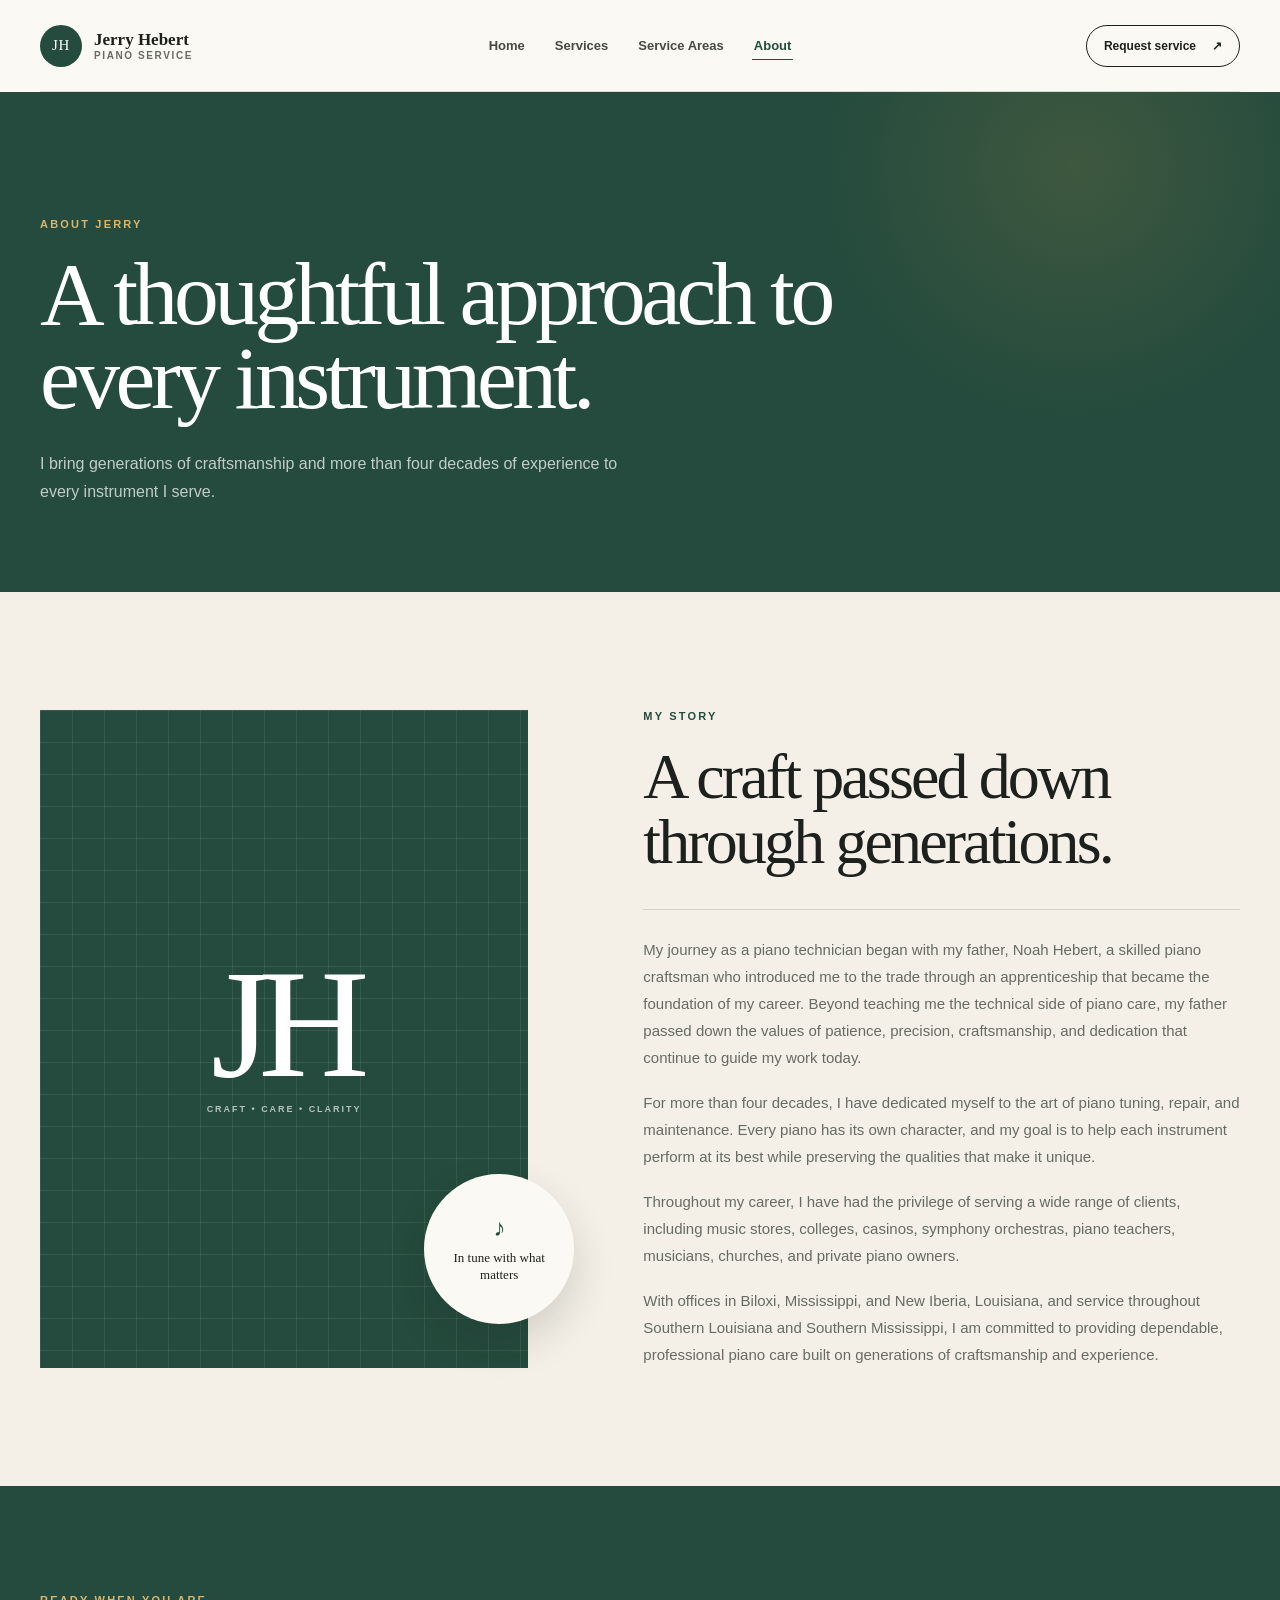
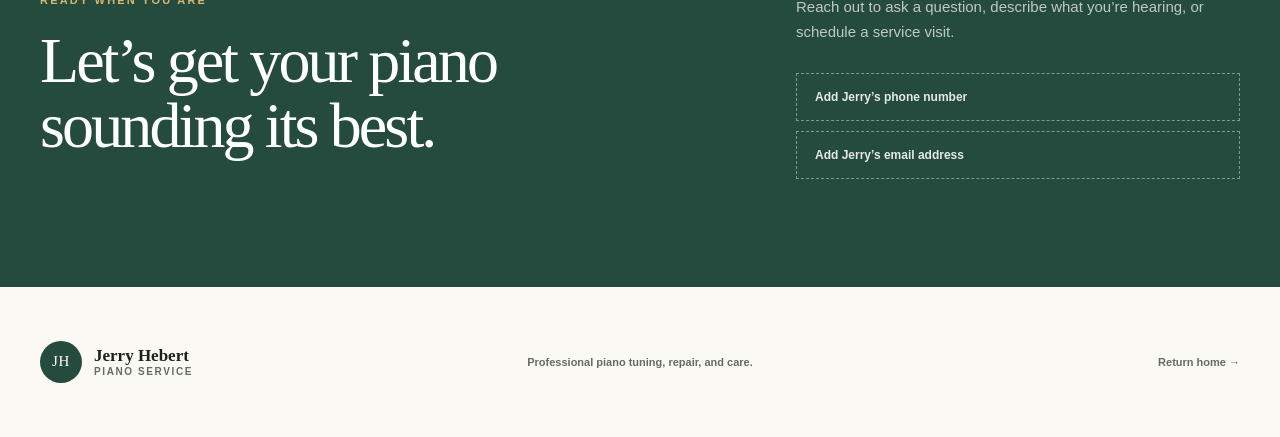
==== commit cbf38f44: "Add files via upload" ====
--- a/about.html
+++ b/about.html
@@ -4,14 +4,14 @@
   <meta charset="utf-8">
   <meta name="viewport" content="width=device-width, initial-scale=1">
   <meta name="description" content="Learn about Jerry Hebert’s thoughtful approach to piano care.">
-  <title>About Jerry | Jerry Hebert Piano Services</title>
+  <title>About Jerry | Jerry Hebert Piano Service</title>
   <link rel="stylesheet" href="styles.css">
 </head>
 <body>
   <header class="site-header">
-    <a class="brand" href="index.html" aria-label="Jerry Hebert Piano Services home">
+    <a class="brand" href="index.html" aria-label="Jerry Hebert Piano Service home">
       <span class="brand-mark" aria-hidden="true">JH</span>
-      <span class="brand-copy"><strong>Jerry Hebert</strong><span>Piano Services</span></span>
+      <span class="brand-copy"><strong>Jerry Hebert</strong><span>Piano Service</span></span>
     </a>
     <nav class="site-nav" aria-label="Main navigation">
       <a href="index.html">Home</a>
@@ -26,7 +26,7 @@
     <section class="interior-hero">
       <p class="eyebrow">About Jerry</p>
       <h1>A thoughtful approach to every instrument.</h1>
-      <p>Piano care should feel clear, comfortable, and centered on what the instrument truly needs.</p>
+      <p>I bring generations of craftsmanship and more than four decades of experience to every instrument I serve.</p>
     </section>
 
     <section class="section about-section" aria-labelledby="about-story">
@@ -35,13 +35,13 @@
         <div class="about-badge"><span>♪</span><p>In tune with what matters</p></div>
       </div>
       <div class="about-copy">
-        <p class="eyebrow">The approach</p>
-        <h2 id="about-story">Care that respects the piano—and the people who play it.</h2>
-        <p class="about-lead">A piano is part precision instrument, part furniture, and often part of the family. Jerry brings a calm, practical approach to every service call—explaining what he finds and recommending only what the piano truly needs.</p>
-        <div class="principles">
-          <div><span>01</span><p><strong>Listen first</strong>Understand the player, the room, and the instrument.</p></div>
-          <div><span>02</span><p><strong>Work carefully</strong>Use patient, precise adjustments built to last.</p></div>
-          <div><span>03</span><p><strong>Explain clearly</strong>Leave you confident about your piano’s care.</p></div>
+        <p class="eyebrow">My story</p>
+        <h2 id="about-story">A craft passed down through generations.</h2>
+        <div class="about-history">
+          <p>My journey as a piano technician began with my father, Noah Hebert, a skilled piano craftsman who introduced me to the trade through an apprenticeship that became the foundation of my career. Beyond teaching me the technical side of piano care, my father passed down the values of patience, precision, craftsmanship, and dedication that continue to guide my work today.</p>
+          <p>For more than four decades, I have dedicated myself to the art of piano tuning, repair, and maintenance. Every piano has its own character, and my goal is to help each instrument perform at its best while preserving the qualities that make it unique.</p>
+          <p>Throughout my career, I have had the privilege of serving a wide range of clients, including music stores, colleges, casinos, symphony orchestras, piano teachers, musicians, churches, and private piano owners.</p>
+          <p>With offices in Biloxi, Mississippi, and New Iberia, Louisiana, and service throughout Southern Louisiana and Southern Mississippi, I am committed to providing dependable, professional piano care built on generations of craftsmanship and experience.</p>
         </div>
       </div>
     </section>
@@ -58,7 +58,7 @@
   <footer class="site-footer">
     <a class="brand" href="index.html">
       <span class="brand-mark" aria-hidden="true">JH</span>
-      <span class="brand-copy"><strong>Jerry Hebert</strong><span>Piano Services</span></span>
+      <span class="brand-copy"><strong>Jerry Hebert</strong><span>Piano Service</span></span>
     </a>
     <p>Professional piano tuning, repair, and care.</p>
     <a href="index.html">Return home →</a>
--- a/styles.css
+++ b/styles.css
@@ -460,6 +460,14 @@
 .about-badge p { margin: 0; font: 13px/1.25 Georgia, serif; }
 .about-copy { align-self: center; }
 .about-lead { max-width: 620px; margin: 30px 0 38px; color: var(--muted); font-size: 16px; line-height: 1.8; }
+.about-history {
+  max-width: 680px;
+  margin-top: 34px;
+  padding-top: 26px;
+  border-top: 1px solid var(--line);
+}
+.about-history p { margin: 0 0 18px; color: var(--muted); font-size: 15px; line-height: 1.8; }
+.about-history p:last-child { margin-bottom: 0; }
 .principles { border-top: 1px solid var(--line); }
 .principles > div {
   display: grid;
@@ -537,9 +545,11 @@
 }
 .map-legend span { display: inline-flex; align-items: center; gap: 10px; }
 .hub-symbol,
-.range-symbol { display: inline-block; flex: 0 0 auto; }
+.range-symbol,
+.corridor-symbol { display: inline-block; flex: 0 0 auto; }
 .hub-symbol { width: 12px; height: 12px; border: 3px solid white; border-radius: 50%; background: var(--green); }
 .range-symbol { width: 20px; height: 12px; border: 2px solid var(--gold); border-radius: 50%; background: rgba(201, 155, 74, 0.2); }
+.corridor-symbol { width: 24px; height: 0; border-top: 3px dashed var(--gold); }
 .map-note { max-width: 760px; margin: 18px 0 0; color: var(--muted); font-size: 12px; line-height: 1.65; }
 .hub-section { padding: 110px max(24px, calc((100vw - 1200px) / 2)); background: var(--ivory); }
 .hub-heading h2 {
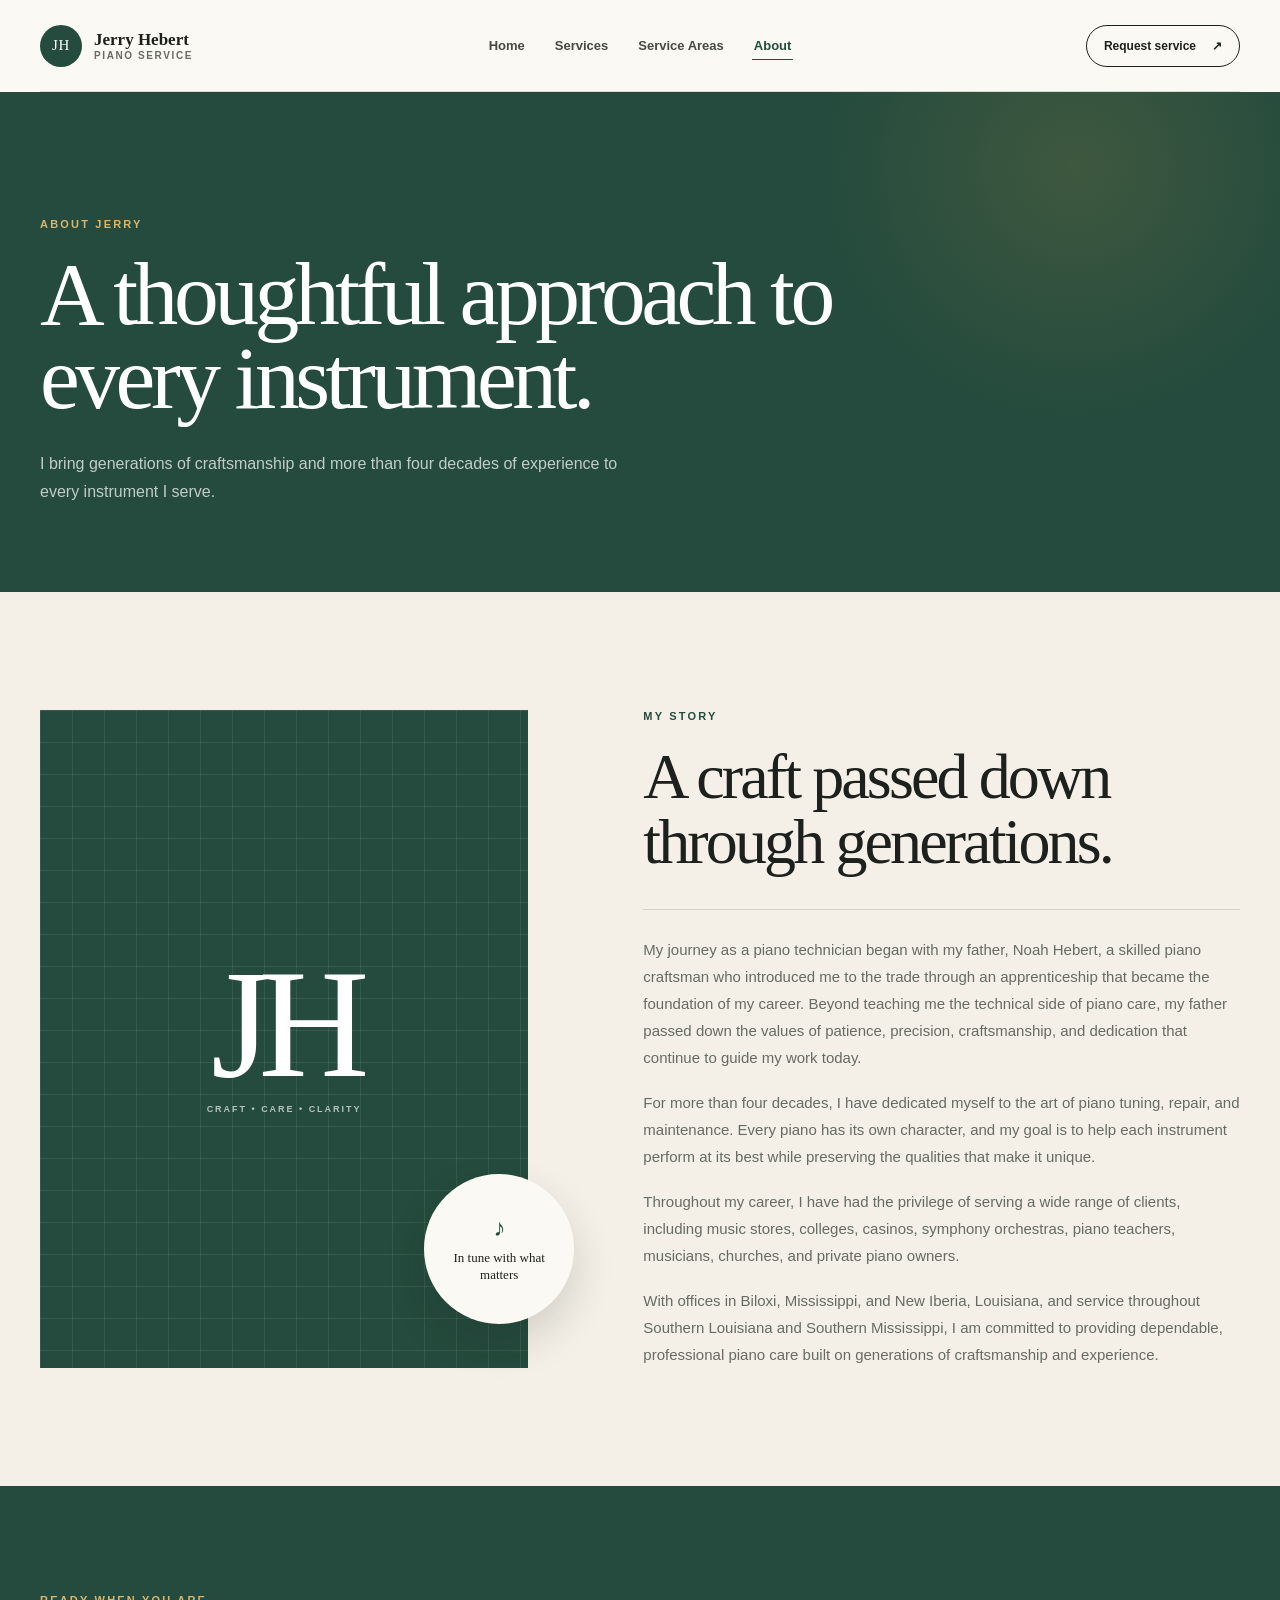
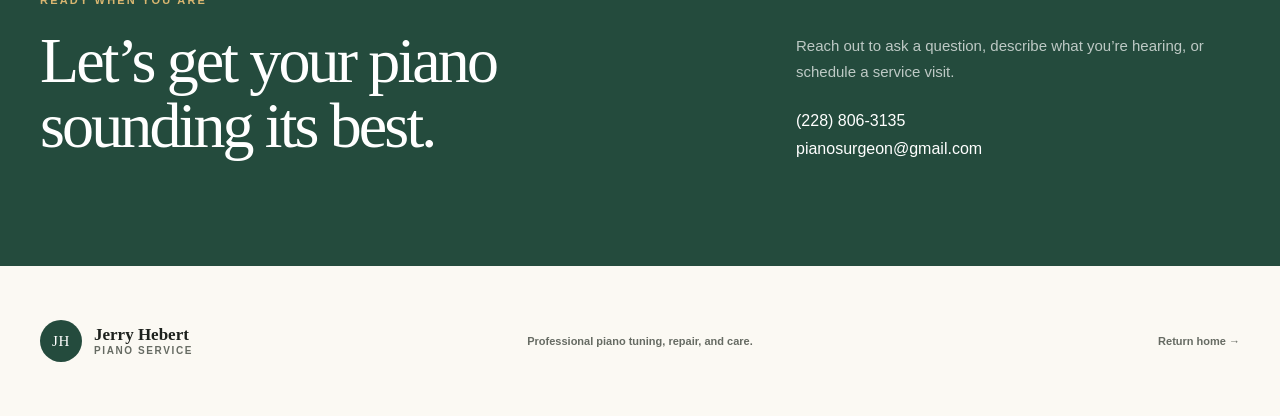
==== commit cb4be444: "Add contact information for Jerry" ====
--- a/about.html
+++ b/about.html
@@ -1,11 +1,13 @@
 <!doctype html>
 <html lang="en">
 <head>
+  <head>
   <meta charset="utf-8">
   <meta name="viewport" content="width=device-width, initial-scale=1">
-  <meta name="description" content="Learn about Jerry Hebert’s thoughtful approach to piano care.">
-  <title>About Jerry | Jerry Hebert Piano Service</title>
+  <meta name="description" content="Meet Jerry Hebert, a third-generation piano craftsman with more than 40 years of experience tuning, repairing, and restoring pianos throughout Louisiana and Mississippi.">
+  <title>About Jerry Hebert | Third-Generation Piano Technician</title>
   <link rel="stylesheet" href="styles.css">
+</head>
 </head>
 <body>
   <header class="site-header">
@@ -50,7 +52,13 @@
       <div><p class="eyebrow">Ready when you are</p><h2 id="contact-title">Let’s get your piano sounding its best.</h2></div>
       <div class="contact-copy">
         <p>Reach out to ask a question, describe what you’re hearing, or schedule a service visit.</p>
-        <div class="contact-placeholders"><span>Add Jerry’s phone number</span><span>Add Jerry’s email address</span></div>
+       <div class="contact-placeholders">
+  <a href="tel:+12288063135">(228) 806-3135</a>
+
+  <a href="mailto:pianosurgeon@gmail.com?subject=Piano%20Service%20Inquiry%20from%20the%20Website&body=Hello%20Jerry%2C%0D%0A%0D%0AI%27m%20interested%20in%20your%20piano%20services.%0D%0A%0D%0AName%3A%0D%0ALocation%3A%0D%0AType%20of%20piano%3A%0D%0AService%20needed%20or%20issue%3A%0D%0A%0D%0AThank%20you%21">
+    pianosurgeon@gmail.com
+  </a>
+</div>
       </div>
     </section>
   </main>
--- a/styles.css
+++ b/styles.css
@@ -29,6 +29,16 @@
   grid-template-columns: 1fr auto 1fr;
   align-items: center;
   border-bottom: 1px solid var(--line);
+}
+
+.heritage-feature {
+  padding: 80px max(24px, calc((100vw - 1200px) / 2)) 0;
+}
+
+.heritage-feature img {
+  display: block;
+  width: 100%;
+  height: auto;
 }
 .brand { display: inline-flex; align-items: center; gap: 12px; width: max-content; }
 .brand-mark {
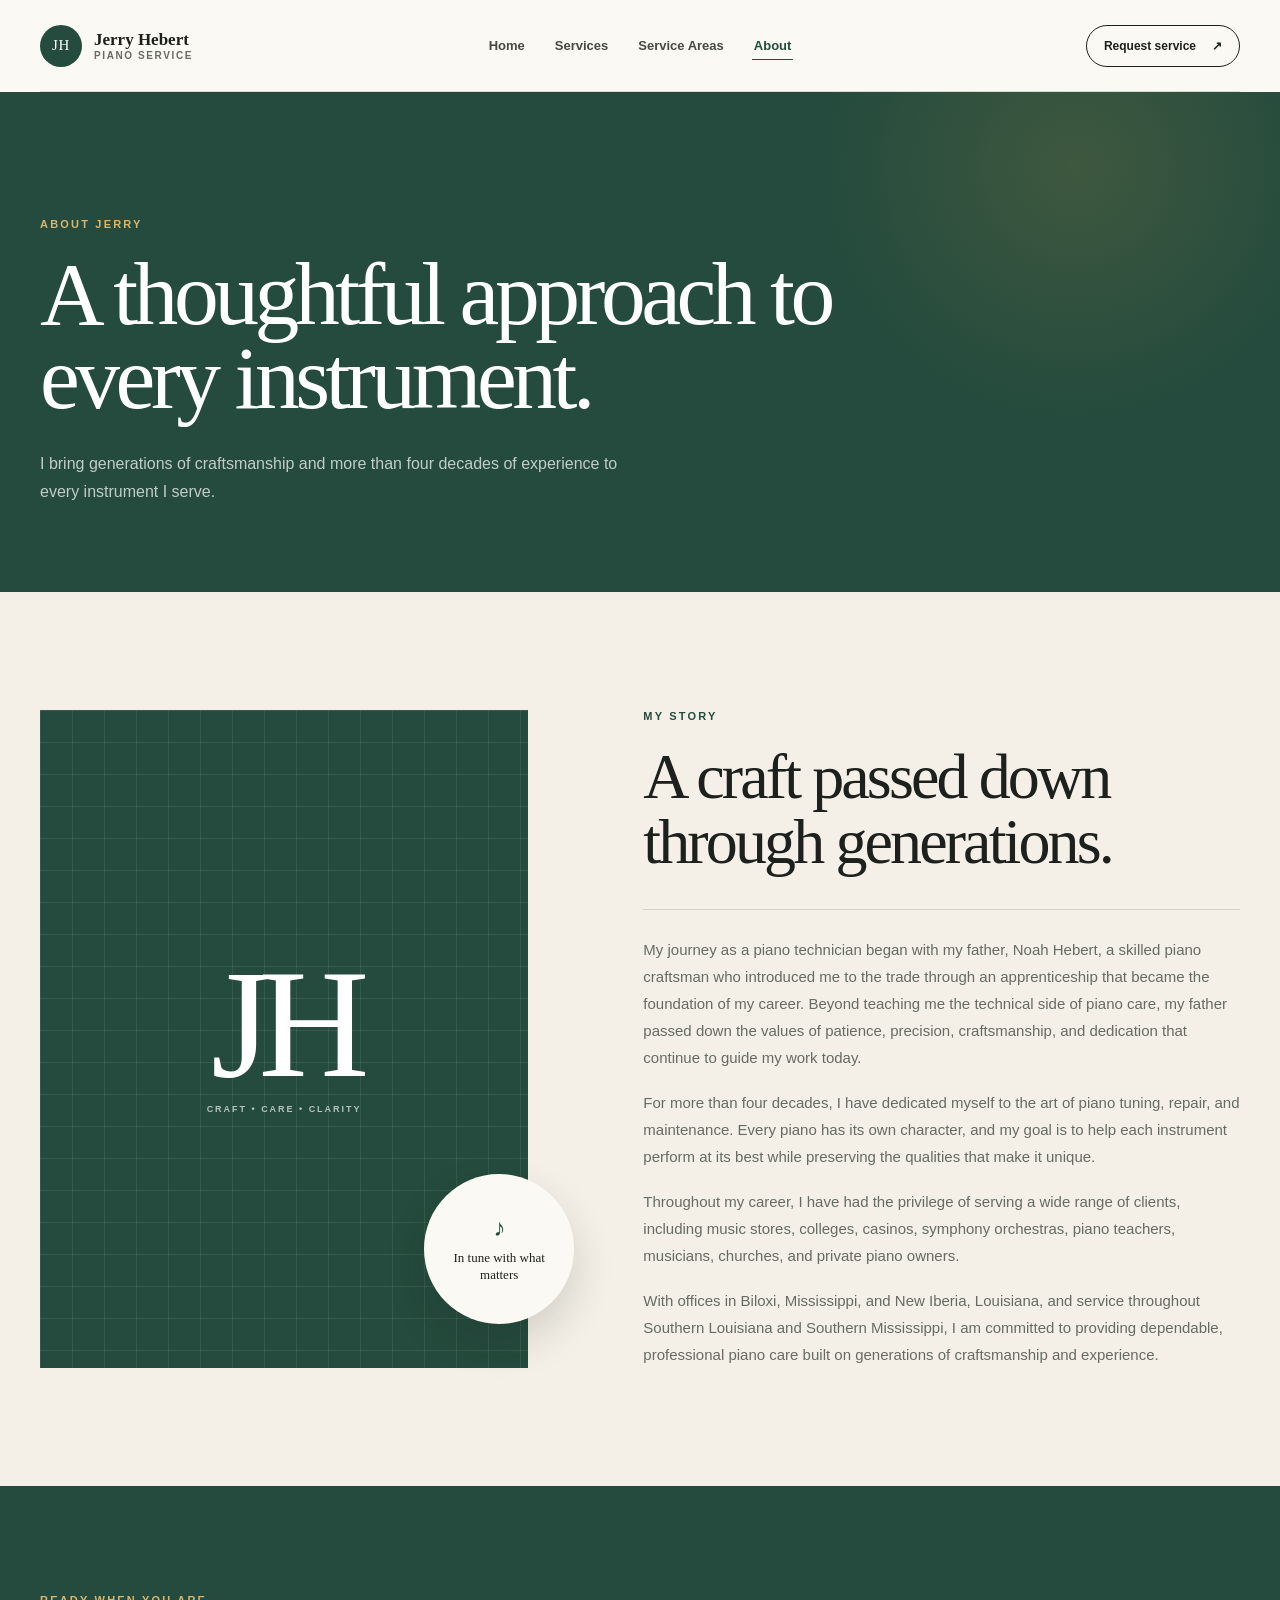
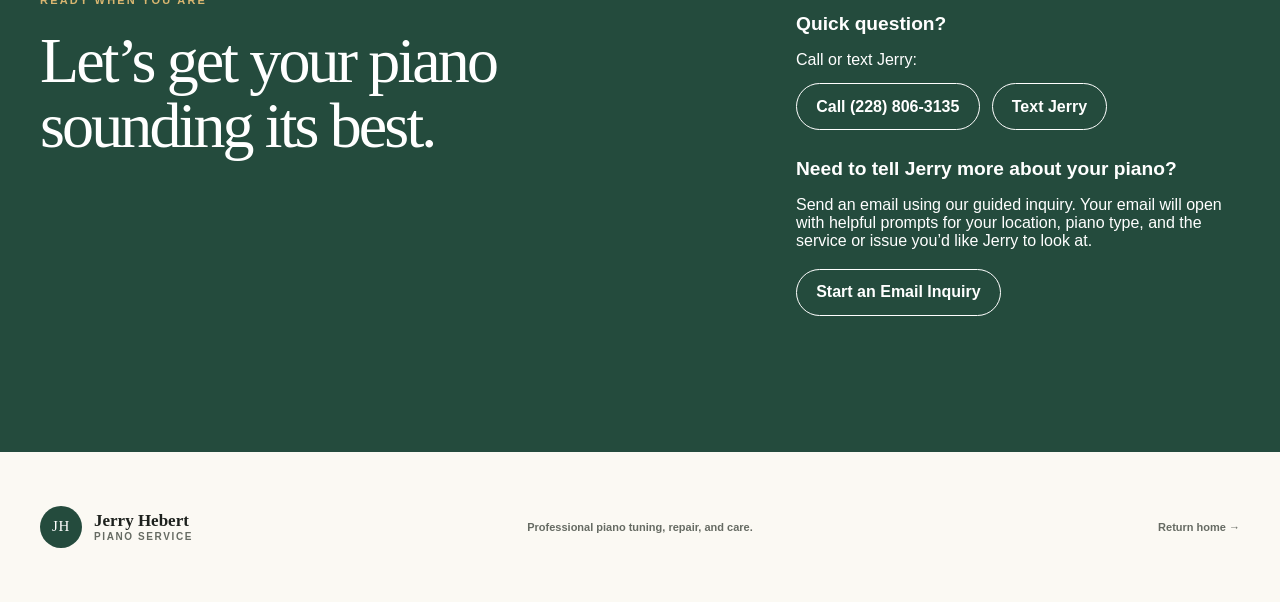
==== commit 9bf8ecd8: "Revise contact section for better user engagement Updated the contact section with new inquiry optio" ====
--- a/about.html
+++ b/about.html
@@ -48,19 +48,45 @@
       </div>
     </section>
 
-    <section class="contact-section" aria-labelledby="contact-title">
-      <div><p class="eyebrow">Ready when you are</p><h2 id="contact-title">Let’s get your piano sounding its best.</h2></div>
-      <div class="contact-copy">
-        <p>Reach out to ask a question, describe what you’re hearing, or schedule a service visit.</p>
-       <div class="contact-placeholders">
-  <a href="tel:+12288063135">(228) 806-3135</a>
+    <section class="contact-section" id="contact" aria-labelledby="contact-title">
+  <div>
+    <p class="eyebrow">Ready when you are</p>
+    <h2 id="contact-title">Let’s get your piano sounding its best.</h2>
+  </div>
 
-  <a href="mailto:pianosurgeon@gmail.com?subject=Piano%20Service%20Inquiry%20from%20the%20Website&body=Hello%20Jerry%2C%0D%0A%0D%0AI%27m%20interested%20in%20your%20piano%20services.%0D%0A%0D%0AName%3A%0D%0ALocation%3A%0D%0AType%20of%20piano%3A%0D%0AService%20needed%20or%20issue%3A%0D%0A%0D%0AThank%20you%21">
-    pianosurgeon@gmail.com
-  </a>
-</div>
+  <div class="contact-copy">
+    <div class="contact-option">
+      <h3>Quick question?</h3>
+      <p>Call or text Jerry:</p>
+
+      <div class="contact-actions">
+        <a class="contact-link" href="tel:+12288063135">
+          Call (228) 806-3135
+        </a>
+
+        <a class="contact-link" href="sms:+12288063135">
+          Text Jerry
+        </a>
       </div>
-    </section>
+    </div>
+
+    <div class="contact-option">
+      <h3>Need to tell Jerry more about your piano?</h3>
+      <p>
+        Send an email using our guided inquiry. Your email will open with
+        helpful prompts for your location, piano type, and the service or
+        issue you’d like Jerry to look at.
+      </p>
+
+      <a
+        class="contact-link contact-email"
+        href="mailto:pianosurgeon@gmail.com?subject=Piano%20Service%20Inquiry%20from%20the%20Website&body=Hello%20Jerry%2C%0D%0A%0D%0AI%27m%20interested%20in%20your%20piano%20services.%0D%0A%0D%0AName%3A%0D%0ALocation%3A%0D%0AType%20of%20piano%3A%0D%0AService%20needed%20or%20issue%3A%0D%0A%0D%0AThank%20you%21"
+      >
+        Start an Email Inquiry
+      </a>
+    </div>
+  </div>
+</section>
   </main>
 
   <footer class="site-footer">
--- a/styles.css
+++ b/styles.css
@@ -727,3 +727,39 @@
   html { scroll-behavior: auto; }
   *, *::before, *::after { transition-duration: 0.01ms !important; }
 }
+
+.contact-option {
+  margin-bottom: 1.75rem;
+}
+
+.contact-option h3 {
+  margin-bottom: 0.35rem;
+  font-size: 1.2rem;
+}
+
+.contact-option p {
+  margin-bottom: 0.9rem;
+}
+
+.contact-actions {
+  display: flex;
+  flex-wrap: wrap;
+  gap: 0.75rem;
+}
+
+.contact-link {
+  display: inline-block;
+  padding: 0.85rem 1.2rem;
+  border: 1px solid currentColor;
+  border-radius: 999px;
+  font-weight: 700;
+  text-decoration: none;
+}
+
+.contact-link:hover {
+  transform: translateY(-1px);
+}
+
+.contact-email {
+  margin-top: 0.25rem;
+}
